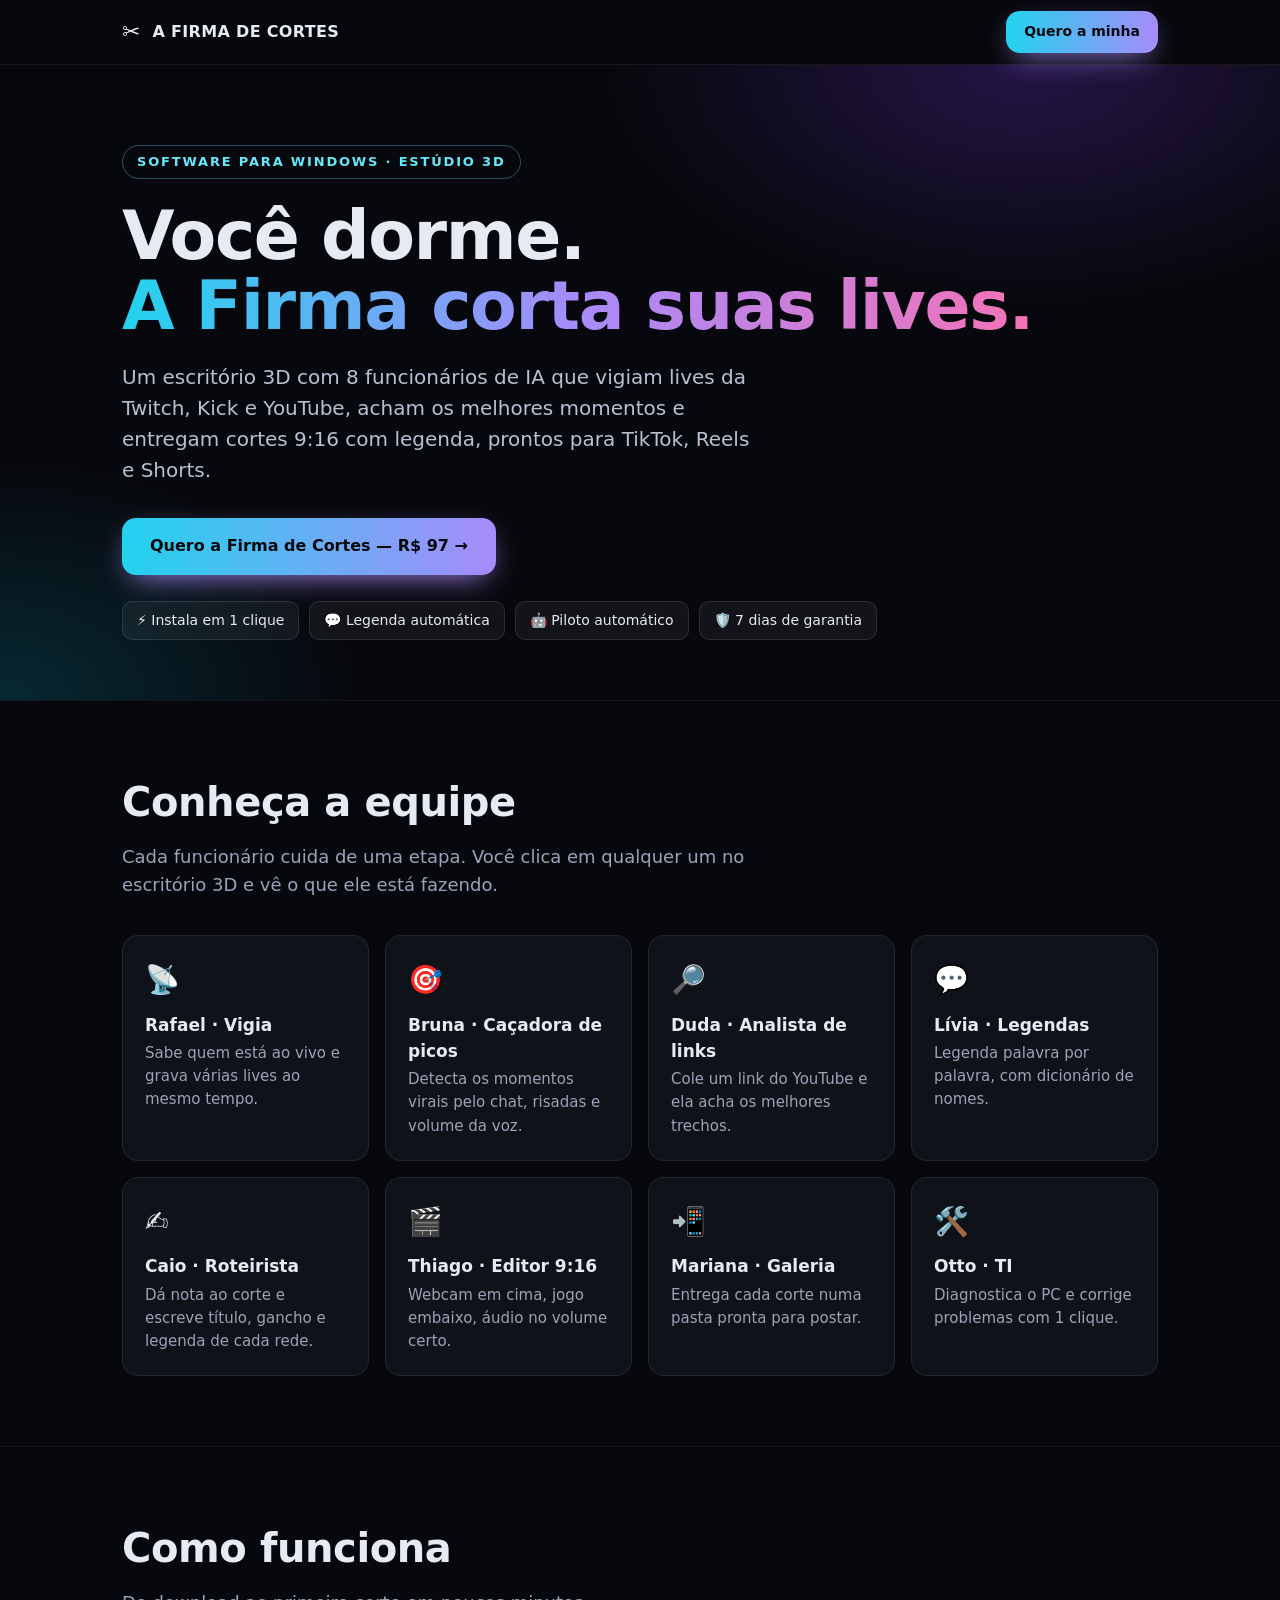
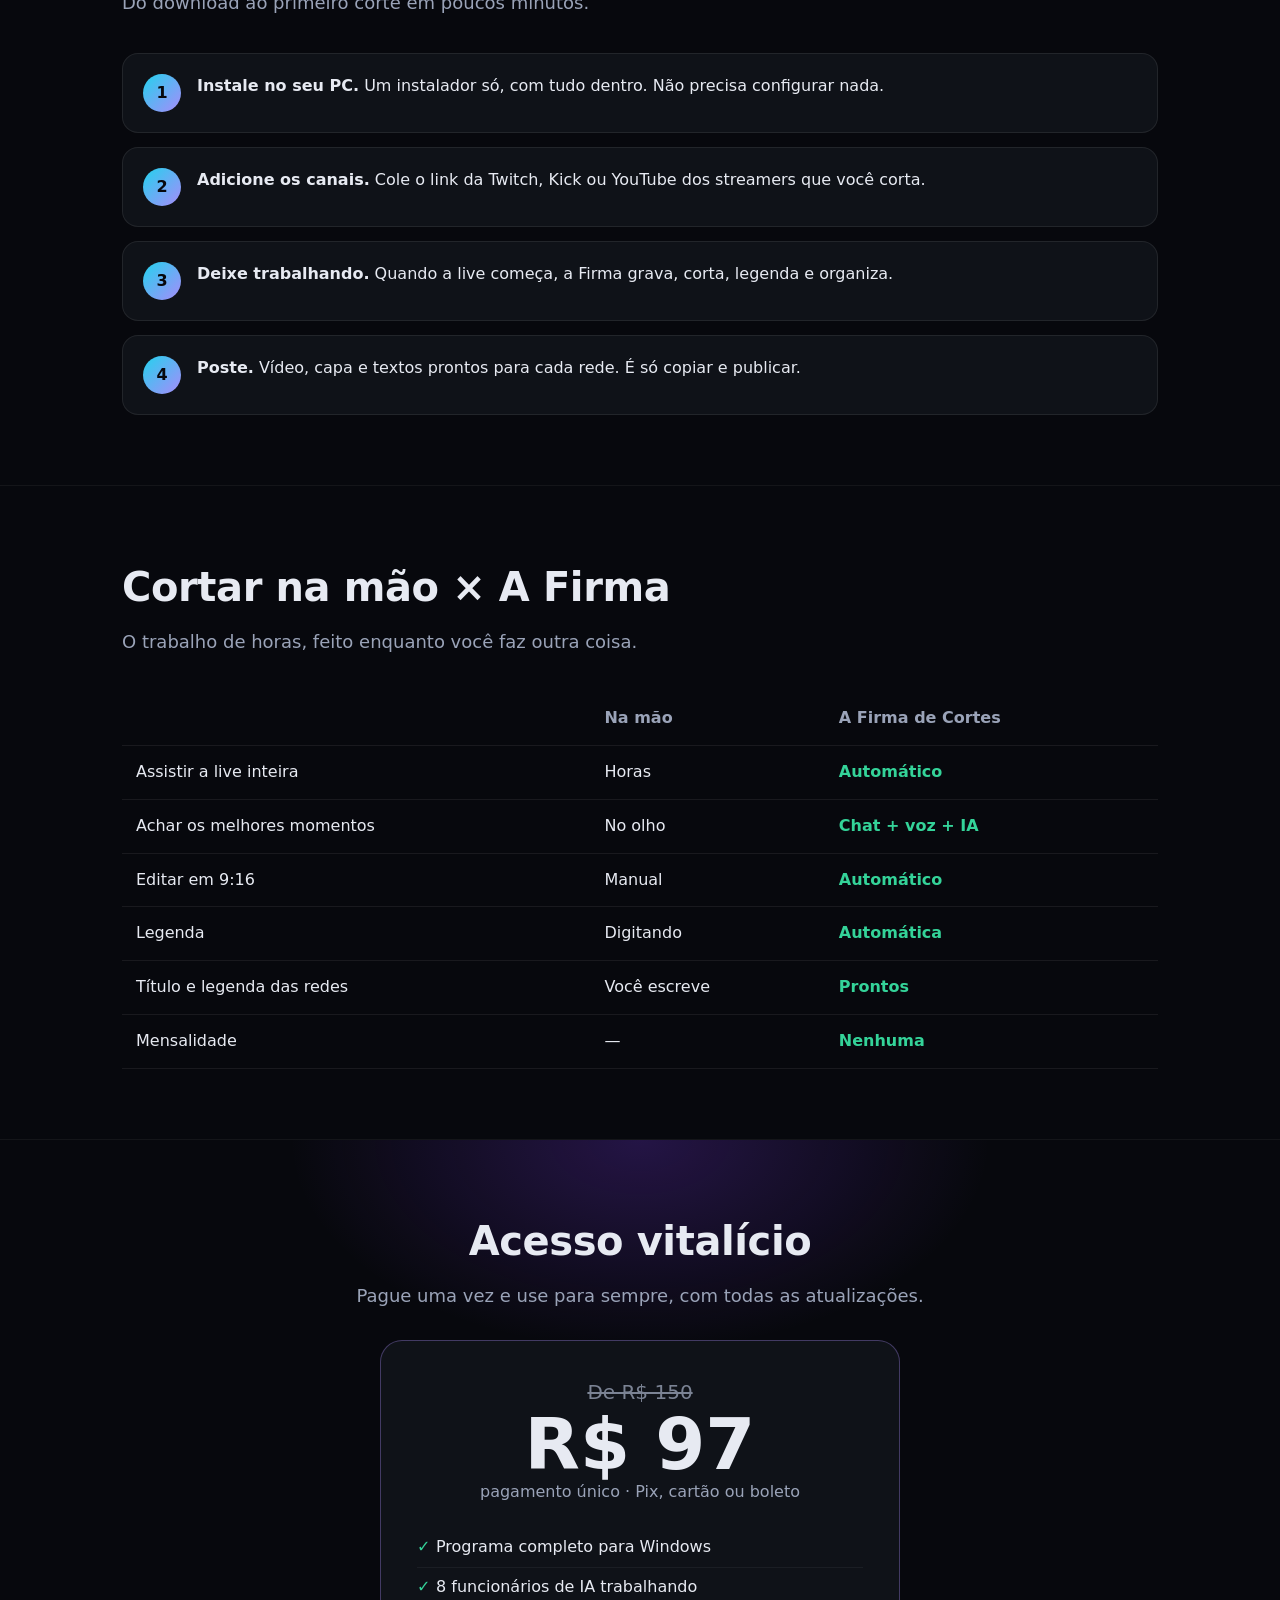
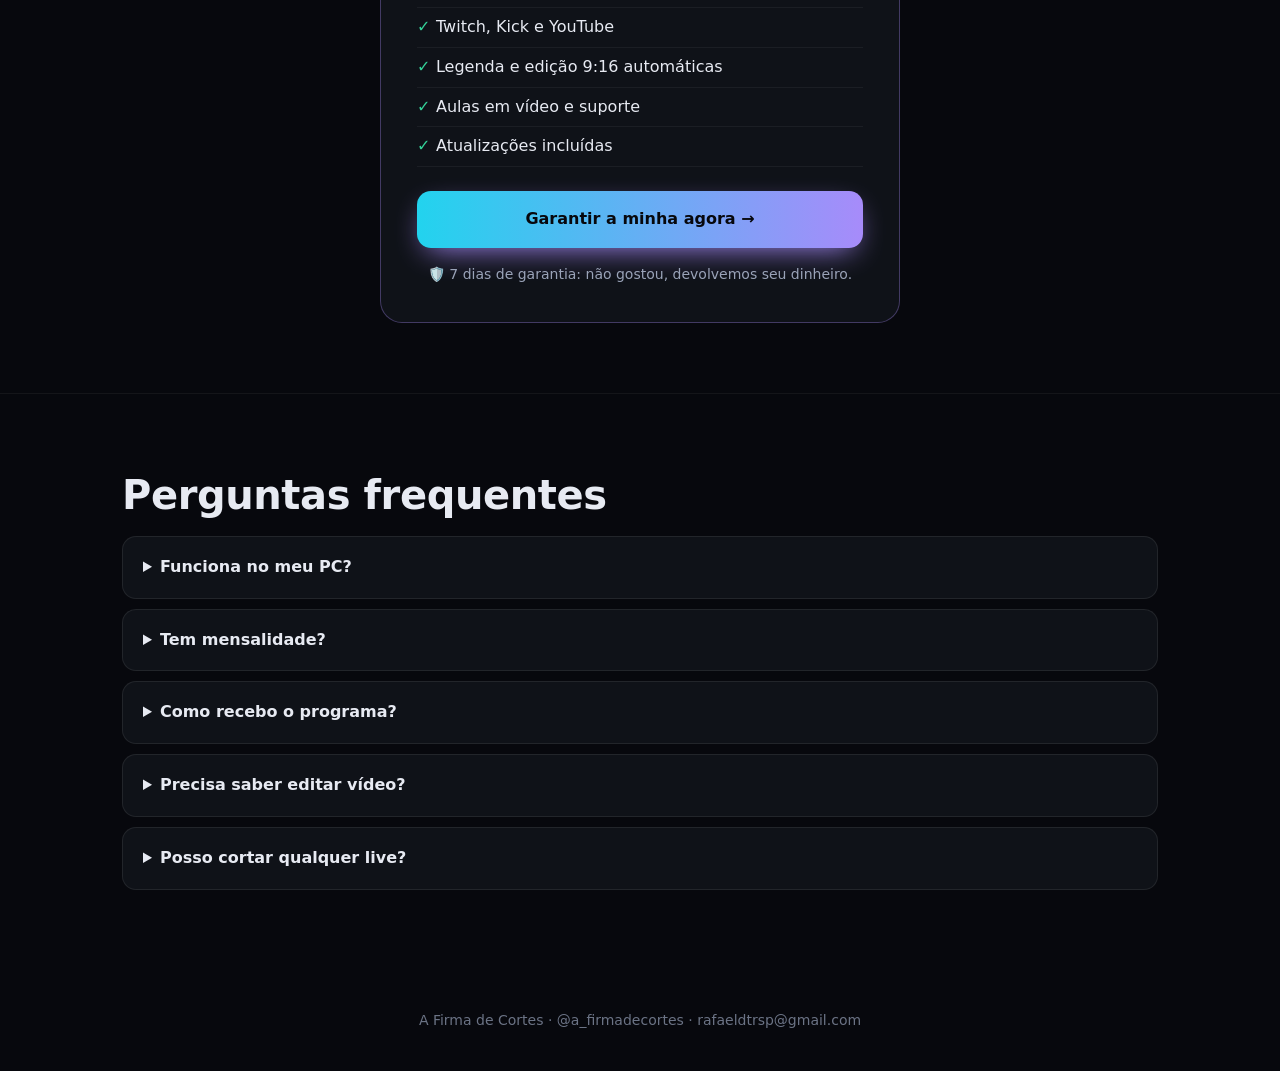
==== firmadecortes/index.html @ 4d4960da "Create index.html" ====
<!doctype html>
<html lang="pt-BR"><head><meta charset="utf-8"><meta name="viewport" content="width=device-width,initial-scale=1">
<title>A Firma de Cortes — cortes automáticos das suas lives</title>
<meta name="description" content="Estúdio 3D que vigia suas lives e entrega cortes 9:16 com legenda para TikTok, Reels e Shorts. Pagamento único.">
<style>
*{box-sizing:border-box;margin:0;padding:0}body{font-family:Inter,"Segoe UI",system-ui,sans-serif;background:#07080d;color:#e7eaf2;line-height:1.55}
a{color:inherit;text-decoration:none}.w{max-width:1080px;margin:0 auto;padding:0 22px}
.g{background:linear-gradient(90deg,#22d3ee,#a78bfa,#f472b6);-webkit-background-clip:text;color:transparent}
header{position:sticky;top:0;z-index:9;background:#07080dcc;backdrop-filter:blur(10px);border-bottom:1px solid #ffffff12}
header .w{display:flex;align-items:center;height:64px;gap:12px}header b{font-weight:800;letter-spacing:.02em}
.btn{display:inline-block;font-weight:800;padding:16px 28px;border-radius:14px;background:linear-gradient(90deg,#22d3ee,#a78bfa);color:#07080d;box-shadow:0 10px 30px -10px #a78bfa;transition:.15s}.btn:hover{transform:translateY(-2px)}
header .btn{margin-left:auto;padding:10px 18px;font-size:14px}
.hero{padding:80px 0 60px;background:radial-gradient(700px 400px at 80% 0%,#7c3aed40,transparent 60%),radial-gradient(600px 400px at 0% 100%,#06b6d430,transparent 60%)}
.tag{display:inline-block;font-size:13px;font-weight:700;letter-spacing:.14em;color:#67e8f9;border:1px solid #67e8f955;border-radius:99px;padding:6px 14px;margin-bottom:22px}
h1{font-size:clamp(38px,6vw,68px);line-height:1.02;font-weight:900;letter-spacing:-.02em}
.sub{font-size:20px;color:#b8c0d2;max-width:640px;margin:22px 0 32px}
.chips{display:flex;flex-wrap:wrap;gap:10px;margin-top:26px}.chips span{font-size:14px;padding:8px 14px;border-radius:10px;background:#ffffff0d;border:1px solid #ffffff1a}
section{padding:70px 0;border-top:1px solid #ffffff0d}h2{font-size:clamp(28px,4vw,40px);font-weight:850;letter-spacing:-.01em;margin-bottom:10px}
.lead{color:#9aa3b8;font-size:18px;margin-bottom:36px;max-width:680px}
.grid{display:grid;grid-template-columns:repeat(auto-fit,minmax(230px,1fr));gap:16px}
.c{background:#0f1218;border:1px solid #ffffff14;border-radius:16px;padding:22px}.c i{font-style:normal;font-size:28px}.c b{display:block;margin:10px 0 4px;font-size:17px}.c p{color:#9aa3b8;font-size:15px}
.steps{counter-reset:s;display:grid;gap:14px}.steps div{display:flex;gap:16px;align-items:flex-start;background:#0f1218;border:1px solid #ffffff14;border-radius:16px;padding:20px}
.steps div:before{counter-increment:s;content:counter(s);flex:none;width:38px;height:38px;border-radius:50%;display:grid;place-items:center;font-weight:800;color:#07080d;background:linear-gradient(135deg,#22d3ee,#a78bfa)}
table{width:100%;border-collapse:collapse;font-size:16px}td,th{padding:14px;border-bottom:1px solid #ffffff12;text-align:left}th{color:#9aa3b8;font-weight:600}td:nth-child(3){color:#34d399;font-weight:700}
.price{text-align:center;background:radial-gradient(500px 300px at 50% 0%,#7c3aed40,transparent 70%)}
.box{max-width:520px;margin:0 auto;background:#0f1218;border:1px solid #a78bfa55;border-radius:22px;padding:36px}
.box s{color:#7b8394;font-size:20px}.box .v{font-size:72px;font-weight:900;line-height:1}.box ul{list-style:none;text-align:left;margin:24px 0}.box li{padding:7px 0;border-bottom:1px solid #ffffff0d}.box li:before{content:"✓ ";color:#34d399;font-weight:800}
details{background:#0f1218;border:1px solid #ffffff14;border-radius:14px;padding:18px 20px;margin-bottom:10px}summary{cursor:pointer;font-weight:700}details p{color:#9aa3b8;margin-top:10px}
footer{padding:40px 0;color:#6b7385;font-size:14px;text-align:center}
.float{position:fixed;left:16px;right:16px;bottom:16px;text-align:center;display:none}@media(max-width:700px){.float{display:block}header .btn{display:none}}
</style></head><body>
<header><div class="w"><span style="font-size:22px">✂️</span><b>A FIRMA DE CORTES</b><a class="btn" href="https://pay.kiwify.com.br/TPIL47Y">Quero a minha</a></div></header>
<div class="hero"><div class="w">
<span class="tag">SOFTWARE PARA WINDOWS · ESTÚDIO 3D</span>
<h1>Você dorme.<br><span class="g">A Firma corta suas lives.</span></h1>
<p class="sub">Um escritório 3D com 8 funcionários de IA que vigiam lives da Twitch, Kick e YouTube, acham os melhores momentos e entregam cortes 9:16 com legenda, prontos para TikTok, Reels e Shorts.</p>
<a class="btn" href="https://pay.kiwify.com.br/TPIL47Y">Quero a Firma de Cortes — R$ 97 →</a>
<div class="chips"><span>⚡ Instala em 1 clique</span><span>💬 Legenda automática</span><span>🤖 Piloto automático</span><span>🛡️ 7 dias de garantia</span></div>
</div></div>
<section><div class="w"><h2>Conheça a equipe</h2><p class="lead">Cada funcionário cuida de uma etapa. Você clica em qualquer um no escritório 3D e vê o que ele está fazendo.</p>
<div class="grid">
<div class="c"><i>📡</i><b>Rafael · Vigia</b><p>Sabe quem está ao vivo e grava várias lives ao mesmo tempo.</p></div>
<div class="c"><i>🎯</i><b>Bruna · Caçadora de picos</b><p>Detecta os momentos virais pelo chat, risadas e volume da voz.</p></div>
<div class="c"><i>🔎</i><b>Duda · Analista de links</b><p>Cole um link do YouTube e ela acha os melhores trechos.</p></div>
<div class="c"><i>💬</i><b>Lívia · Legendas</b><p>Legenda palavra por palavra, com dicionário de nomes.</p></div>
<div class="c"><i>✍️</i><b>Caio · Roteirista</b><p>Dá nota ao corte e escreve título, gancho e legenda de cada rede.</p></div>
<div class="c"><i>🎬</i><b>Thiago · Editor 9:16</b><p>Webcam em cima, jogo embaixo, áudio no volume certo.</p></div>
<div class="c"><i>📲</i><b>Mariana · Galeria</b><p>Entrega cada corte numa pasta pronta para postar.</p></div>
<div class="c"><i>🛠️</i><b>Otto · TI</b><p>Diagnostica o PC e corrige problemas com 1 clique.</p></div>
</div></div></section>
<section><div class="w"><h2>Como funciona</h2><p class="lead">Do download ao primeiro corte em poucos minutos.</p>
<div class="steps">
<div><p><b>Instale no seu PC.</b> Um instalador só, com tudo dentro. Não precisa configurar nada.</p></div>
<div><p><b>Adicione os canais.</b> Cole o link da Twitch, Kick ou YouTube dos streamers que você corta.</p></div>
<div><p><b>Deixe trabalhando.</b> Quando a live começa, a Firma grava, corta, legenda e organiza.</p></div>
<div><p><b>Poste.</b> Vídeo, capa e textos prontos para cada rede. É só copiar e publicar.</p></div>
</div></div></section>
<section><div class="w"><h2>Cortar na mão × A Firma</h2><p class="lead">O trabalho de horas, feito enquanto você faz outra coisa.</p>
<table><tr><th></th><th>Na mão</th><th>A Firma de Cortes</th></tr>
<tr><td>Assistir a live inteira</td><td>Horas</td><td>Automático</td></tr>
<tr><td>Achar os melhores momentos</td><td>No olho</td><td>Chat + voz + IA</td></tr>
<tr><td>Editar em 9:16</td><td>Manual</td><td>Automático</td></tr>
<tr><td>Legenda</td><td>Digitando</td><td>Automática</td></tr>
<tr><td>Título e legenda das redes</td><td>Você escreve</td><td>Prontos</td></tr>
<tr><td>Mensalidade</td><td>—</td><td>Nenhuma</td></tr></table>
</div></section>
<section class="price"><div class="w"><h2>Acesso vitalício</h2><p class="lead" style="margin:0 auto 30px">Pague uma vez e use para sempre, com todas as atualizações.</p>
<div class="box"><s>De R$ 150</s><div class="v">R$ 97</div><p style="color:#9aa3b8">pagamento único · Pix, cartão ou boleto</p>
<ul><li>Programa completo para Windows</li><li>8 funcionários de IA trabalhando</li><li>Twitch, Kick e YouTube</li><li>Legenda e edição 9:16 automáticas</li><li>Aulas em vídeo e suporte</li><li>Atualizações incluídas</li></ul>
<a class="btn" style="width:100%" href="https://pay.kiwify.com.br/TPIL47Y">Garantir a minha agora →</a>
<p style="margin-top:16px;color:#9aa3b8;font-size:14px">🛡️ 7 dias de garantia: não gostou, devolvemos seu dinheiro.</p></div>
</div></section>
<section><div class="w"><h2>Perguntas frequentes</h2>
<details><summary>Funciona no meu PC?</summary><p>Windows 10 ou 11 (64 bits), 8 GB de RAM e 30 GB livres. Placa NVIDIA é opcional e deixa mais rápido. Não funciona em Mac.</p></details>
<details><summary>Tem mensalidade?</summary><p>Não. Você paga uma vez e usa para sempre, com as atualizações.</p></details>
<details><summary>Como recebo o programa?</summary><p>Logo após o pagamento, você recebe por e-mail o acesso à área de membros, com o download e as aulas.</p></details>
<details><summary>Precisa saber editar vídeo?</summary><p>Não. A Firma faz o corte, a edição e a legenda sozinha.</p></details>
<details><summary>Posso cortar qualquer live?</summary><p>Use em lives suas ou de streamers que autorizam cortes. Cada plataforma tem suas regras de direitos autorais.</p></details>
</div></section>
<footer>A Firma de Cortes · <a href="https://instagram.com/a_firmadecortes">@a_firmadecortes</a> · rafaeldtrsp@gmail.com</footer>
<a class="btn float" href="https://pay.kiwify.com.br/TPIL47Y">Quero a minha — R$ 97</a>
</body></html>
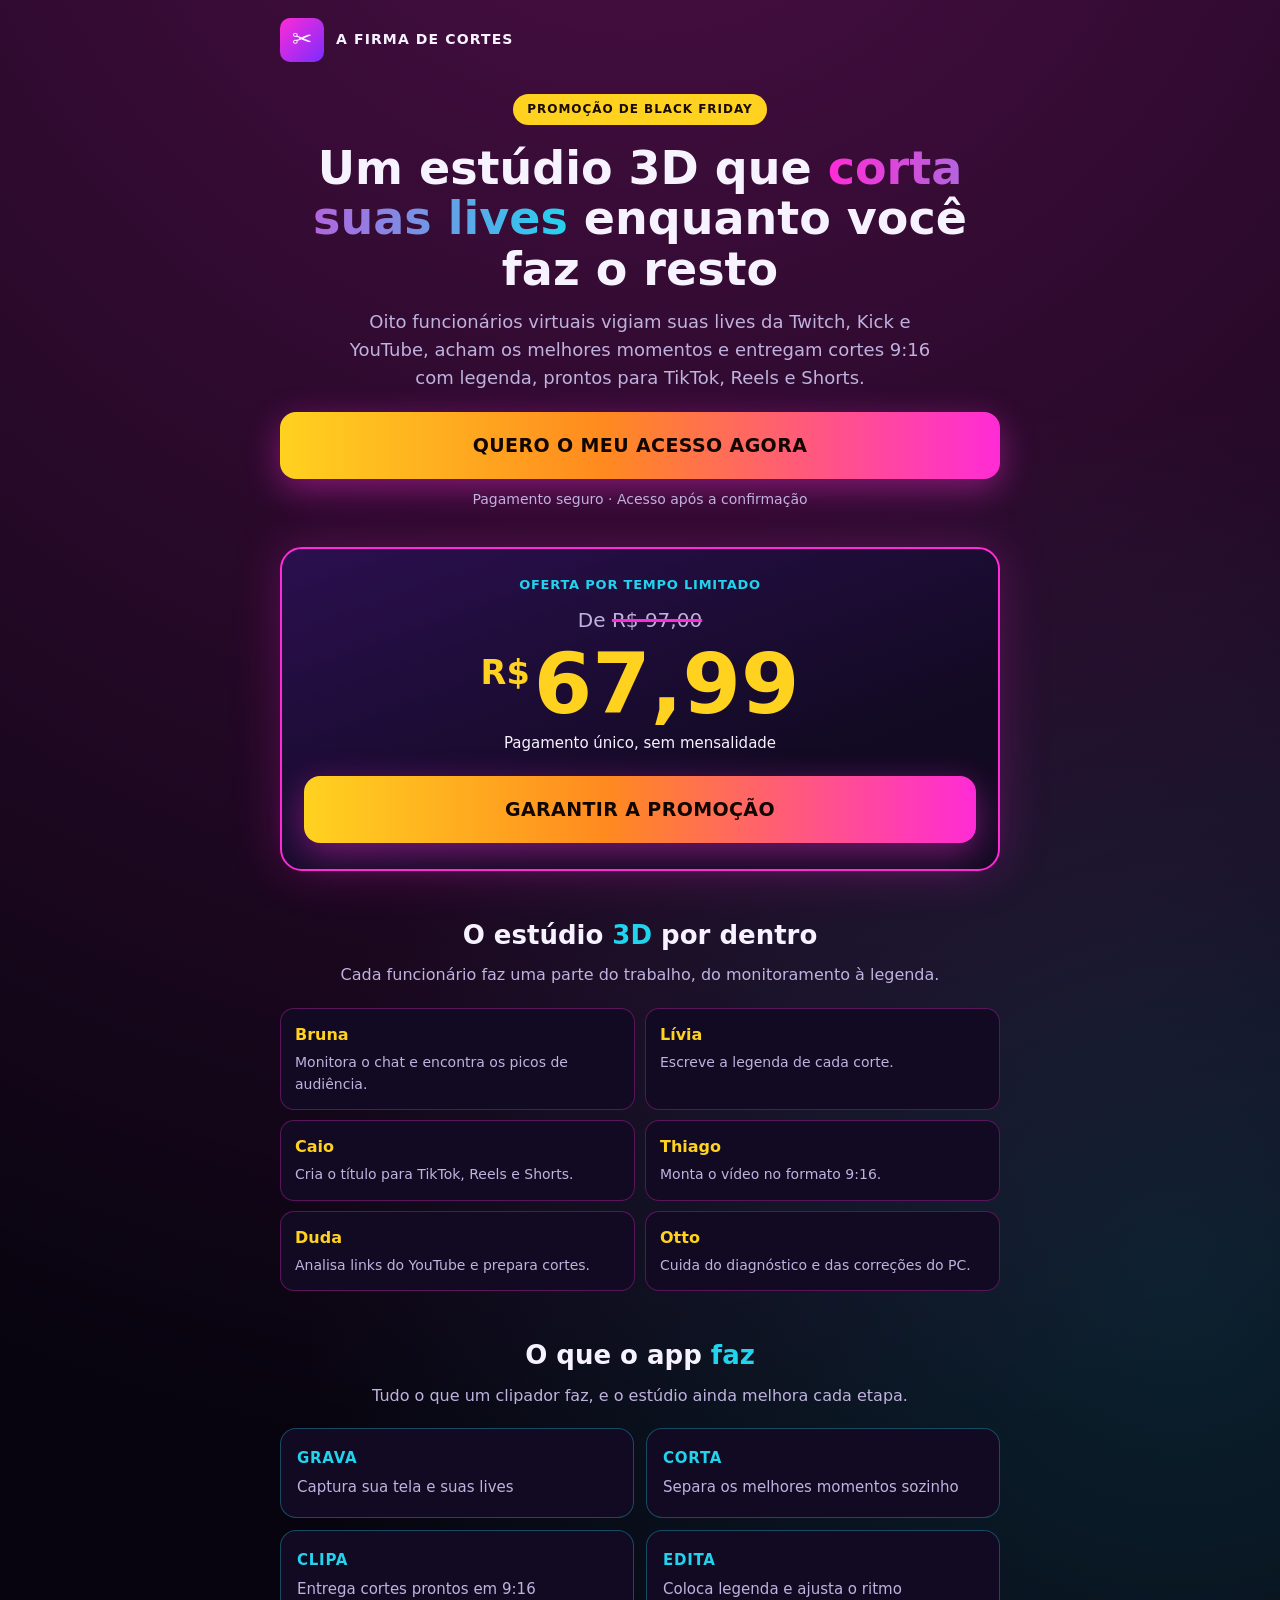
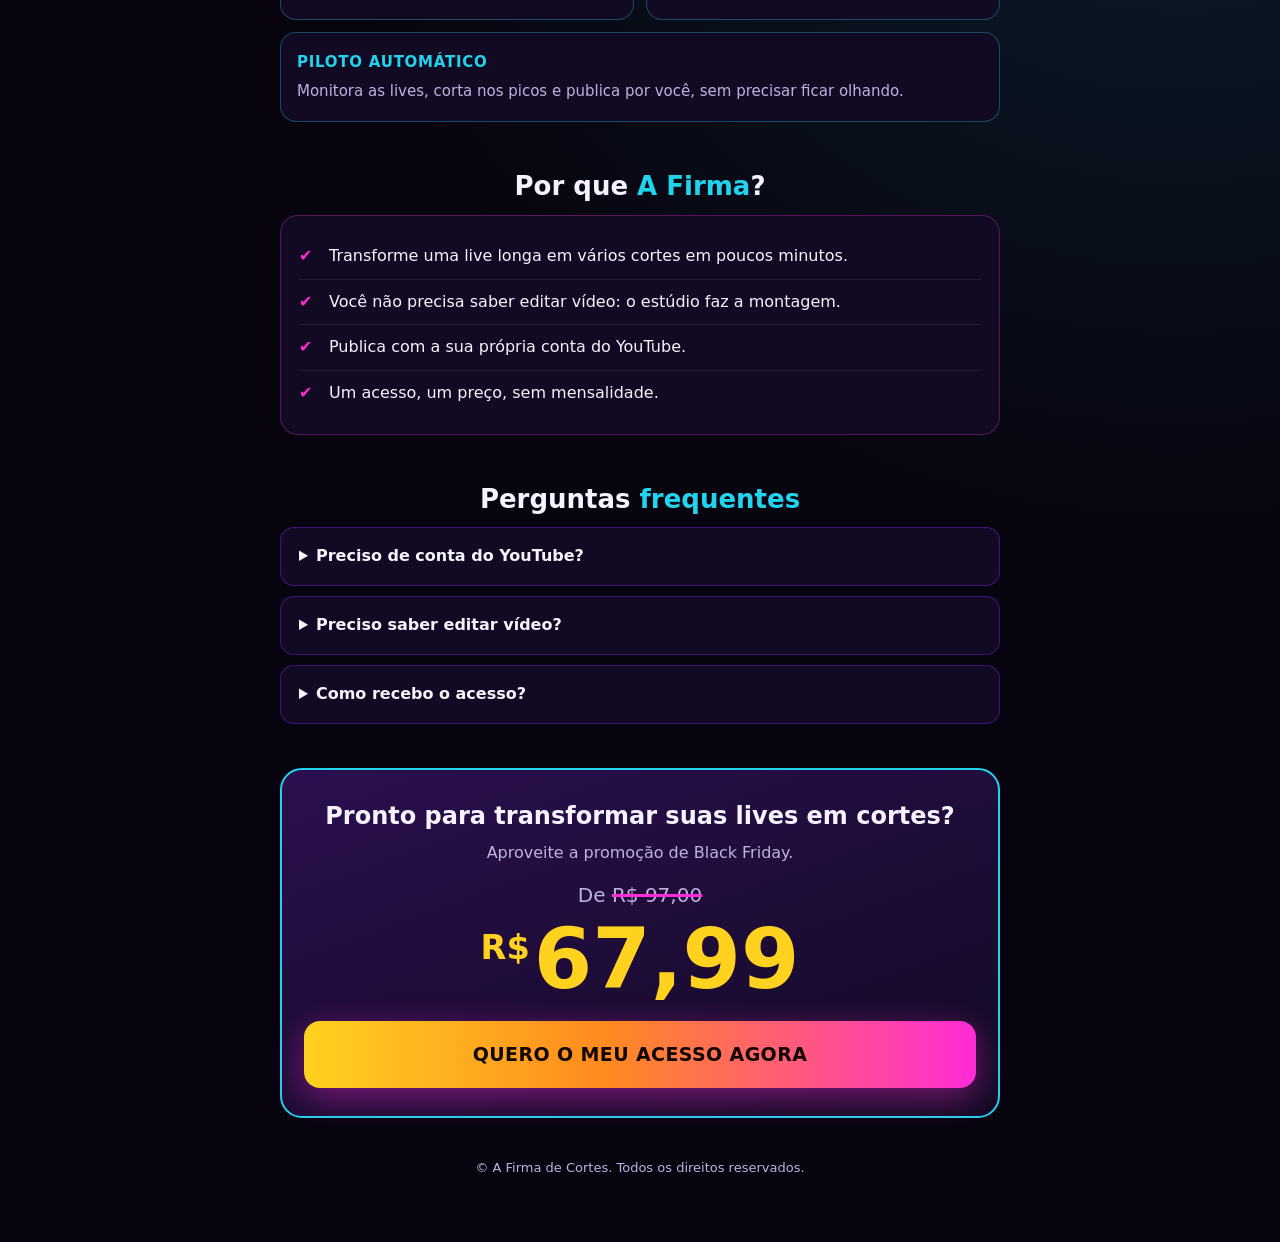
==== commit 84be4e35: "Update index.html" ====
--- a/firmadecortes/index.html
+++ b/firmadecortes/index.html
@@ -1,82 +1,132 @@
-<!doctype html>
-<html lang="pt-BR"><head><meta charset="utf-8"><meta name="viewport" content="width=device-width,initial-scale=1">
-<title>A Firma de Cortes — cortes automáticos das suas lives</title>
-<meta name="description" content="Estúdio 3D que vigia suas lives e entrega cortes 9:16 com legenda para TikTok, Reels e Shorts. Pagamento único.">
+<!DOCTYPE html>
+<html lang="pt-BR">
+<head>
+<meta charset="UTF-8">
+<meta name="viewport" content="width=device-width, initial-scale=1.0">
+<title>A Firma de Cortes | Estúdio 3D para criadores</title>
+<meta name="description" content="Estúdio 3D que corta suas lives em cortes 9:16 com legenda, prontos para TikTok, Reels e Shorts.">
 <style>
-*{box-sizing:border-box;margin:0;padding:0}body{font-family:Inter,"Segoe UI",system-ui,sans-serif;background:#07080d;color:#e7eaf2;line-height:1.55}
-a{color:inherit;text-decoration:none}.w{max-width:1080px;margin:0 auto;padding:0 22px}
-.g{background:linear-gradient(90deg,#22d3ee,#a78bfa,#f472b6);-webkit-background-clip:text;color:transparent}
-header{position:sticky;top:0;z-index:9;background:#07080dcc;backdrop-filter:blur(10px);border-bottom:1px solid #ffffff12}
-header .w{display:flex;align-items:center;height:64px;gap:12px}header b{font-weight:800;letter-spacing:.02em}
-.btn{display:inline-block;font-weight:800;padding:16px 28px;border-radius:14px;background:linear-gradient(90deg,#22d3ee,#a78bfa);color:#07080d;box-shadow:0 10px 30px -10px #a78bfa;transition:.15s}.btn:hover{transform:translateY(-2px)}
-header .btn{margin-left:auto;padding:10px 18px;font-size:14px}
-.hero{padding:80px 0 60px;background:radial-gradient(700px 400px at 80% 0%,#7c3aed40,transparent 60%),radial-gradient(600px 400px at 0% 100%,#06b6d430,transparent 60%)}
-.tag{display:inline-block;font-size:13px;font-weight:700;letter-spacing:.14em;color:#67e8f9;border:1px solid #67e8f955;border-radius:99px;padding:6px 14px;margin-bottom:22px}
-h1{font-size:clamp(38px,6vw,68px);line-height:1.02;font-weight:900;letter-spacing:-.02em}
-.sub{font-size:20px;color:#b8c0d2;max-width:640px;margin:22px 0 32px}
-.chips{display:flex;flex-wrap:wrap;gap:10px;margin-top:26px}.chips span{font-size:14px;padding:8px 14px;border-radius:10px;background:#ffffff0d;border:1px solid #ffffff1a}
-section{padding:70px 0;border-top:1px solid #ffffff0d}h2{font-size:clamp(28px,4vw,40px);font-weight:850;letter-spacing:-.01em;margin-bottom:10px}
-.lead{color:#9aa3b8;font-size:18px;margin-bottom:36px;max-width:680px}
-.grid{display:grid;grid-template-columns:repeat(auto-fit,minmax(230px,1fr));gap:16px}
-.c{background:#0f1218;border:1px solid #ffffff14;border-radius:16px;padding:22px}.c i{font-style:normal;font-size:28px}.c b{display:block;margin:10px 0 4px;font-size:17px}.c p{color:#9aa3b8;font-size:15px}
-.steps{counter-reset:s;display:grid;gap:14px}.steps div{display:flex;gap:16px;align-items:flex-start;background:#0f1218;border:1px solid #ffffff14;border-radius:16px;padding:20px}
-.steps div:before{counter-increment:s;content:counter(s);flex:none;width:38px;height:38px;border-radius:50%;display:grid;place-items:center;font-weight:800;color:#07080d;background:linear-gradient(135deg,#22d3ee,#a78bfa)}
-table{width:100%;border-collapse:collapse;font-size:16px}td,th{padding:14px;border-bottom:1px solid #ffffff12;text-align:left}th{color:#9aa3b8;font-weight:600}td:nth-child(3){color:#34d399;font-weight:700}
-.price{text-align:center;background:radial-gradient(500px 300px at 50% 0%,#7c3aed40,transparent 70%)}
-.box{max-width:520px;margin:0 auto;background:#0f1218;border:1px solid #a78bfa55;border-radius:22px;padding:36px}
-.box s{color:#7b8394;font-size:20px}.box .v{font-size:72px;font-weight:900;line-height:1}.box ul{list-style:none;text-align:left;margin:24px 0}.box li{padding:7px 0;border-bottom:1px solid #ffffff0d}.box li:before{content:"✓ ";color:#34d399;font-weight:800}
-details{background:#0f1218;border:1px solid #ffffff14;border-radius:14px;padding:18px 20px;margin-bottom:10px}summary{cursor:pointer;font-weight:700}details p{color:#9aa3b8;margin-top:10px}
-footer{padding:40px 0;color:#6b7385;font-size:14px;text-align:center}
-.float{position:fixed;left:16px;right:16px;bottom:16px;text-align:center;display:none}@media(max-width:700px){.float{display:block}header .btn{display:none}}
-</style></head><body>
-<header><div class="w"><span style="font-size:22px">✂️</span><b>A FIRMA DE CORTES</b><a class="btn" href="https://pay.kiwify.com.br/TPIL47Y">Quero a minha</a></div></header>
-<div class="hero"><div class="w">
-<span class="tag">SOFTWARE PARA WINDOWS · ESTÚDIO 3D</span>
-<h1>Você dorme.<br><span class="g">A Firma corta suas lives.</span></h1>
-<p class="sub">Um escritório 3D com 8 funcionários de IA que vigiam lives da Twitch, Kick e YouTube, acham os melhores momentos e entregam cortes 9:16 com legenda, prontos para TikTok, Reels e Shorts.</p>
-<a class="btn" href="https://pay.kiwify.com.br/TPIL47Y">Quero a Firma de Cortes — R$ 97 →</a>
-<div class="chips"><span>⚡ Instala em 1 clique</span><span>💬 Legenda automática</span><span>🤖 Piloto automático</span><span>🛡️ 7 dias de garantia</span></div>
-</div></div>
-<section><div class="w"><h2>Conheça a equipe</h2><p class="lead">Cada funcionário cuida de uma etapa. Você clica em qualquer um no escritório 3D e vê o que ele está fazendo.</p>
-<div class="grid">
-<div class="c"><i>📡</i><b>Rafael · Vigia</b><p>Sabe quem está ao vivo e grava várias lives ao mesmo tempo.</p></div>
-<div class="c"><i>🎯</i><b>Bruna · Caçadora de picos</b><p>Detecta os momentos virais pelo chat, risadas e volume da voz.</p></div>
-<div class="c"><i>🔎</i><b>Duda · Analista de links</b><p>Cole um link do YouTube e ela acha os melhores trechos.</p></div>
-<div class="c"><i>💬</i><b>Lívia · Legendas</b><p>Legenda palavra por palavra, com dicionário de nomes.</p></div>
-<div class="c"><i>✍️</i><b>Caio · Roteirista</b><p>Dá nota ao corte e escreve título, gancho e legenda de cada rede.</p></div>
-<div class="c"><i>🎬</i><b>Thiago · Editor 9:16</b><p>Webcam em cima, jogo embaixo, áudio no volume certo.</p></div>
-<div class="c"><i>📲</i><b>Mariana · Galeria</b><p>Entrega cada corte numa pasta pronta para postar.</p></div>
-<div class="c"><i>🛠️</i><b>Otto · TI</b><p>Diagnostica o PC e corrige problemas com 1 clique.</p></div>
-</div></div></section>
-<section><div class="w"><h2>Como funciona</h2><p class="lead">Do download ao primeiro corte em poucos minutos.</p>
-<div class="steps">
-<div><p><b>Instale no seu PC.</b> Um instalador só, com tudo dentro. Não precisa configurar nada.</p></div>
-<div><p><b>Adicione os canais.</b> Cole o link da Twitch, Kick ou YouTube dos streamers que você corta.</p></div>
-<div><p><b>Deixe trabalhando.</b> Quando a live começa, a Firma grava, corta, legenda e organiza.</p></div>
-<div><p><b>Poste.</b> Vídeo, capa e textos prontos para cada rede. É só copiar e publicar.</p></div>
-</div></div></section>
-<section><div class="w"><h2>Cortar na mão × A Firma</h2><p class="lead">O trabalho de horas, feito enquanto você faz outra coisa.</p>
-<table><tr><th></th><th>Na mão</th><th>A Firma de Cortes</th></tr>
-<tr><td>Assistir a live inteira</td><td>Horas</td><td>Automático</td></tr>
-<tr><td>Achar os melhores momentos</td><td>No olho</td><td>Chat + voz + IA</td></tr>
-<tr><td>Editar em 9:16</td><td>Manual</td><td>Automático</td></tr>
-<tr><td>Legenda</td><td>Digitando</td><td>Automática</td></tr>
-<tr><td>Título e legenda das redes</td><td>Você escreve</td><td>Prontos</td></tr>
-<tr><td>Mensalidade</td><td>—</td><td>Nenhuma</td></tr></table>
-</div></section>
-<section class="price"><div class="w"><h2>Acesso vitalício</h2><p class="lead" style="margin:0 auto 30px">Pague uma vez e use para sempre, com todas as atualizações.</p>
-<div class="box"><s>De R$ 150</s><div class="v">R$ 97</div><p style="color:#9aa3b8">pagamento único · Pix, cartão ou boleto</p>
-<ul><li>Programa completo para Windows</li><li>8 funcionários de IA trabalhando</li><li>Twitch, Kick e YouTube</li><li>Legenda e edição 9:16 automáticas</li><li>Aulas em vídeo e suporte</li><li>Atualizações incluídas</li></ul>
-<a class="btn" style="width:100%" href="https://pay.kiwify.com.br/TPIL47Y">Garantir a minha agora →</a>
-<p style="margin-top:16px;color:#9aa3b8;font-size:14px">🛡️ 7 dias de garantia: não gostou, devolvemos seu dinheiro.</p></div>
-</div></section>
-<section><div class="w"><h2>Perguntas frequentes</h2>
-<details><summary>Funciona no meu PC?</summary><p>Windows 10 ou 11 (64 bits), 8 GB de RAM e 30 GB livres. Placa NVIDIA é opcional e deixa mais rápido. Não funciona em Mac.</p></details>
-<details><summary>Tem mensalidade?</summary><p>Não. Você paga uma vez e usa para sempre, com as atualizações.</p></details>
-<details><summary>Como recebo o programa?</summary><p>Logo após o pagamento, você recebe por e-mail o acesso à área de membros, com o download e as aulas.</p></details>
-<details><summary>Precisa saber editar vídeo?</summary><p>Não. A Firma faz o corte, a edição e a legenda sozinha.</p></details>
-<details><summary>Posso cortar qualquer live?</summary><p>Use em lives suas ou de streamers que autorizam cortes. Cada plataforma tem suas regras de direitos autorais.</p></details>
-</div></section>
-<footer>A Firma de Cortes · <a href="https://instagram.com/a_firmadecortes">@a_firmadecortes</a> · rafaeldtrsp@gmail.com</footer>
-<a class="btn float" href="https://pay.kiwify.com.br/TPIL47Y">Quero a minha — R$ 97</a>
-</body></html>
+:root{--rosa:#ff2bd6;--roxo:#7b2cff;--ciano:#22d3ee;--amarelo:#ffd21f;--fundo:#07040f;--card:#120a22;--texto:#f7f2ff;--muted:#bfb2de}
+*{box-sizing:border-box;margin:0;padding:0}
+html{scroll-behavior:smooth}
+body{font-family:system-ui,-apple-system,"Segoe UI",Roboto,Arial,sans-serif;background:radial-gradient(circle at 50% -10%,rgba(255,43,214,.28),transparent 55%),radial-gradient(circle at 92% 45%,rgba(34,211,238,.14),transparent 45%),var(--fundo);color:var(--texto);line-height:1.55}
+.wrap{max-width:760px;margin:0 auto;padding:0 20px 64px}
+.topo{display:flex;align-items:center;gap:12px;padding:18px 0 8px}
+.ico{display:inline-flex;align-items:center;justify-content:center;width:44px;height:44px;border-radius:10px;background:linear-gradient(135deg,var(--rosa),var(--roxo));font-size:24px}
+.topo strong{letter-spacing:.08em;font-size:14px;text-transform:uppercase}
+.hero{text-align:center;padding:24px 0 8px}
+.selo{display:inline-block;padding:6px 14px;border-radius:999px;font-size:12px;font-weight:800;letter-spacing:.08em;text-transform:uppercase;color:#1a0b00;background:var(--amarelo)}
+h1{margin:18px 0 14px;font-size:clamp(30px,7vw,46px);line-height:1.1;font-weight:900}
+h1 .g{background:linear-gradient(90deg,var(--rosa),var(--ciano));-webkit-background-clip:text;background-clip:text;color:transparent}
+.lead{color:var(--muted);font-size:18px;max-width:620px;margin:0 auto}
+.btn{display:block;width:100%;text-align:center;text-decoration:none;margin-top:20px;padding:19px 20px;border-radius:16px;font-size:19px;font-weight:900;color:#120700;background:linear-gradient(90deg,var(--amarelo),#ff8a1f 45%,var(--rosa));box-shadow:0 10px 34px rgba(255,43,214,.42);text-transform:uppercase;letter-spacing:.02em}
+.btn:hover{filter:brightness(1.07)}
+.seguro{text-align:center;color:var(--muted);font-size:14px;margin-top:10px}
+.promo{margin-top:28px;padding:26px 22px;border-radius:22px;text-align:center;background:linear-gradient(160deg,#2b0f4f 0%,#120a22 70%);border:2px solid var(--rosa);box-shadow:0 0 50px rgba(255,43,214,.22)}
+.promo .tag{color:var(--ciano);font-weight:800;letter-spacing:.06em;font-size:13px;text-transform:uppercase}
+.promo .de{color:var(--muted);font-size:20px;margin-top:10px}
+.promo .de s{text-decoration:line-through;text-decoration-thickness:3px;text-decoration-color:var(--rosa)}
+.promo .por{font-size:clamp(54px,13vw,84px);font-weight:900;color:var(--amarelo);line-height:1;margin:6px 0}
+.promo .por small{font-size:.4em;vertical-align:super;margin-right:4px}
+.promo .obs{font-size:15px}
+.secao{margin-top:44px}
+.secao h2{font-size:26px;font-weight:900;text-align:center;margin-bottom:8px}
+.secao h2 em{font-style:normal;color:var(--ciano)}
+.secao .sub{text-align:center;color:var(--muted);margin-bottom:20px}
+.grid{display:grid;grid-template-columns:1fr 1fr;gap:12px}
+.item{background:var(--card);border:1px solid rgba(34,211,238,.32);border-radius:16px;padding:18px 16px}
+.item b{display:block;font-size:15px;color:var(--ciano);letter-spacing:.05em;margin-bottom:4px}
+.item span{color:var(--muted);font-size:15px}
+.item.full{grid-column:1/-1}
+.equipe{display:grid;grid-template-columns:repeat(2,1fr);gap:10px}
+.pessoa{background:var(--card);border:1px solid rgba(255,43,214,.3);border-radius:14px;padding:14px}
+.pessoa b{color:var(--amarelo)}
+.pessoa span{display:block;color:var(--muted);font-size:14px;margin-top:4px}
+.lista{list-style:none;background:var(--card);border-radius:18px;padding:18px;border:1px solid rgba(255,43,214,.3)}
+.lista li{padding:10px 0 10px 30px;position:relative;border-bottom:1px solid rgba(255,255,255,.07)}
+.lista li:last-child{border-bottom:0}
+.lista li::before{content:"✔";position:absolute;left:0;top:10px;color:var(--rosa);font-weight:900}
+.faq details{background:var(--card);border:1px solid rgba(123,44,255,.4);border-radius:14px;padding:16px 18px;margin-bottom:10px}
+.faq summary{cursor:pointer;font-weight:800}
+.faq p{color:var(--muted);margin-top:8px;font-size:15px}
+.final{margin-top:44px;padding:28px 22px;border-radius:22px;text-align:center;background:linear-gradient(160deg,#2b0f4f,#120a22);border:2px solid var(--ciano)}
+.final h2{font-size:24px;font-weight:900}
+.final p{color:var(--muted);margin-top:6px}
+.final .promo{margin-top:14px;border:0;background:transparent;box-shadow:none;padding:0}
+footer{text-align:center;color:var(--muted);font-size:13px;margin-top:40px}
+@media(max-width:520px){.grid,.equipe{grid-template-columns:1fr}}
+</style>
+</head>
+<body>
+<main class="wrap">
+  <header class="topo"><span class="ico">✂️</span><strong>A Firma de Cortes</strong></header>
+
+  <section class="hero">
+    <span class="selo">Promoção de Black Friday</span>
+    <h1>Um estúdio 3D que <span class="g">corta suas lives</span> enquanto você faz o resto</h1>
+    <p class="lead">Oito funcionários virtuais vigiam suas lives da Twitch, Kick e YouTube, acham os melhores momentos e entregam cortes 9:16 com legenda, prontos para TikTok, Reels e Shorts.</p>
+    <a class="btn" href="https://pay.kiwify.com.br/TPIL47Y">Quero o meu acesso agora</a>
+    <div class="seguro">Pagamento seguro · Acesso após a confirmação</div>
+  </section>
+
+  <section class="promo">
+    <div class="tag">Oferta por tempo limitado</div>
+    <div class="de">De <s>R$ 97,00</s></div>
+    <div class="por"><small>R$</small>67,99</div>
+    <div class="obs">Pagamento único, sem mensalidade</div>
+    <a class="btn" href="https://pay.kiwify.com.br/TPIL47Y">Garantir a promoção</a>
+  </section>
+
+  <section class="secao">
+    <h2>O estúdio <em>3D</em> por dentro</h2>
+    <p class="sub">Cada funcionário faz uma parte do trabalho, do monitoramento à legenda.</p>
+    <div class="equipe">
+      <div class="pessoa"><b>Bruna</b><span>Monitora o chat e encontra os picos de audiência.</span></div>
+      <div class="pessoa"><b>Lívia</b><span>Escreve a legenda de cada corte.</span></div>
+      <div class="pessoa"><b>Caio</b><span>Cria o título para TikTok, Reels e Shorts.</span></div>
+      <div class="pessoa"><b>Thiago</b><span>Monta o vídeo no formato 9:16.</span></div>
+      <div class="pessoa"><b>Duda</b><span>Analisa links do YouTube e prepara cortes.</span></div>
+      <div class="pessoa"><b>Otto</b><span>Cuida do diagnóstico e das correções do PC.</span></div>
+    </div>
+  </section>
+
+  <section class="secao">
+    <h2>O que o app <em>faz</em></h2>
+    <p class="sub">Tudo o que um clipador faz, e o estúdio ainda melhora cada etapa.</p>
+    <div class="grid">
+      <div class="item"><b>GRAVA</b><span>Captura sua tela e suas lives</span></div>
+      <div class="item"><b>CORTA</b><span>Separa os melhores momentos sozinho</span></div>
+      <div class="item"><b>CLIPA</b><span>Entrega cortes prontos em 9:16</span></div>
+      <div class="item"><b>EDITA</b><span>Coloca legenda e ajusta o ritmo</span></div>
+      <div class="item full"><b>PILOTO AUTOMÁTICO</b><span>Monitora as lives, corta nos picos e publica por você, sem precisar ficar olhando.</span></div>
+    </div>
+  </section>
+
+  <section class="secao">
+    <h2>Por que <em>A Firma</em>?</h2>
+    <ul class="lista">
+      <li>Transforme uma live longa em vários cortes em poucos minutos.</li>
+      <li>Você não precisa saber editar vídeo: o estúdio faz a montagem.</li>
+      <li>Publica com a sua própria conta do YouTube.</li>
+      <li>Um acesso, um preço, sem mensalidade.</li>
+    </ul>
+  </section>
+
+  <section class="secao faq">
+    <h2>Perguntas <em>frequentes</em></h2>
+    <details><summary>Preciso de conta do YouTube?</summary><p>Sim. Para publicar os cortes, você conecta a sua própria conta.</p></details>
+    <details><summary>Preciso saber editar vídeo?</summary><p>Não. O estúdio faz os cortes e a montagem para você.</p></details>
+    <details><summary>Como recebo o acesso?</summary><p>As instruções de acesso chegam logo após a confirmação do pagamento.</p></details>
+  </section>
+
+  <section class="final">
+    <h2>Pronto para transformar suas lives em cortes?</h2>
+    <p>Aproveite a promoção de Black Friday.</p>
+    <div class="promo"><div class="de">De <s>R$ 97,00</s></div><div class="por"><small>R$</small>67,99</div></div>
+    <a class="btn" href="https://pay.kiwify.com.br/TPIL47Y">Quero o meu acesso agora</a>
+  </section>
+
+  <footer>© A Firma de Cortes. Todos os direitos reservados.</footer>
+</main>
+</body>
+</html>
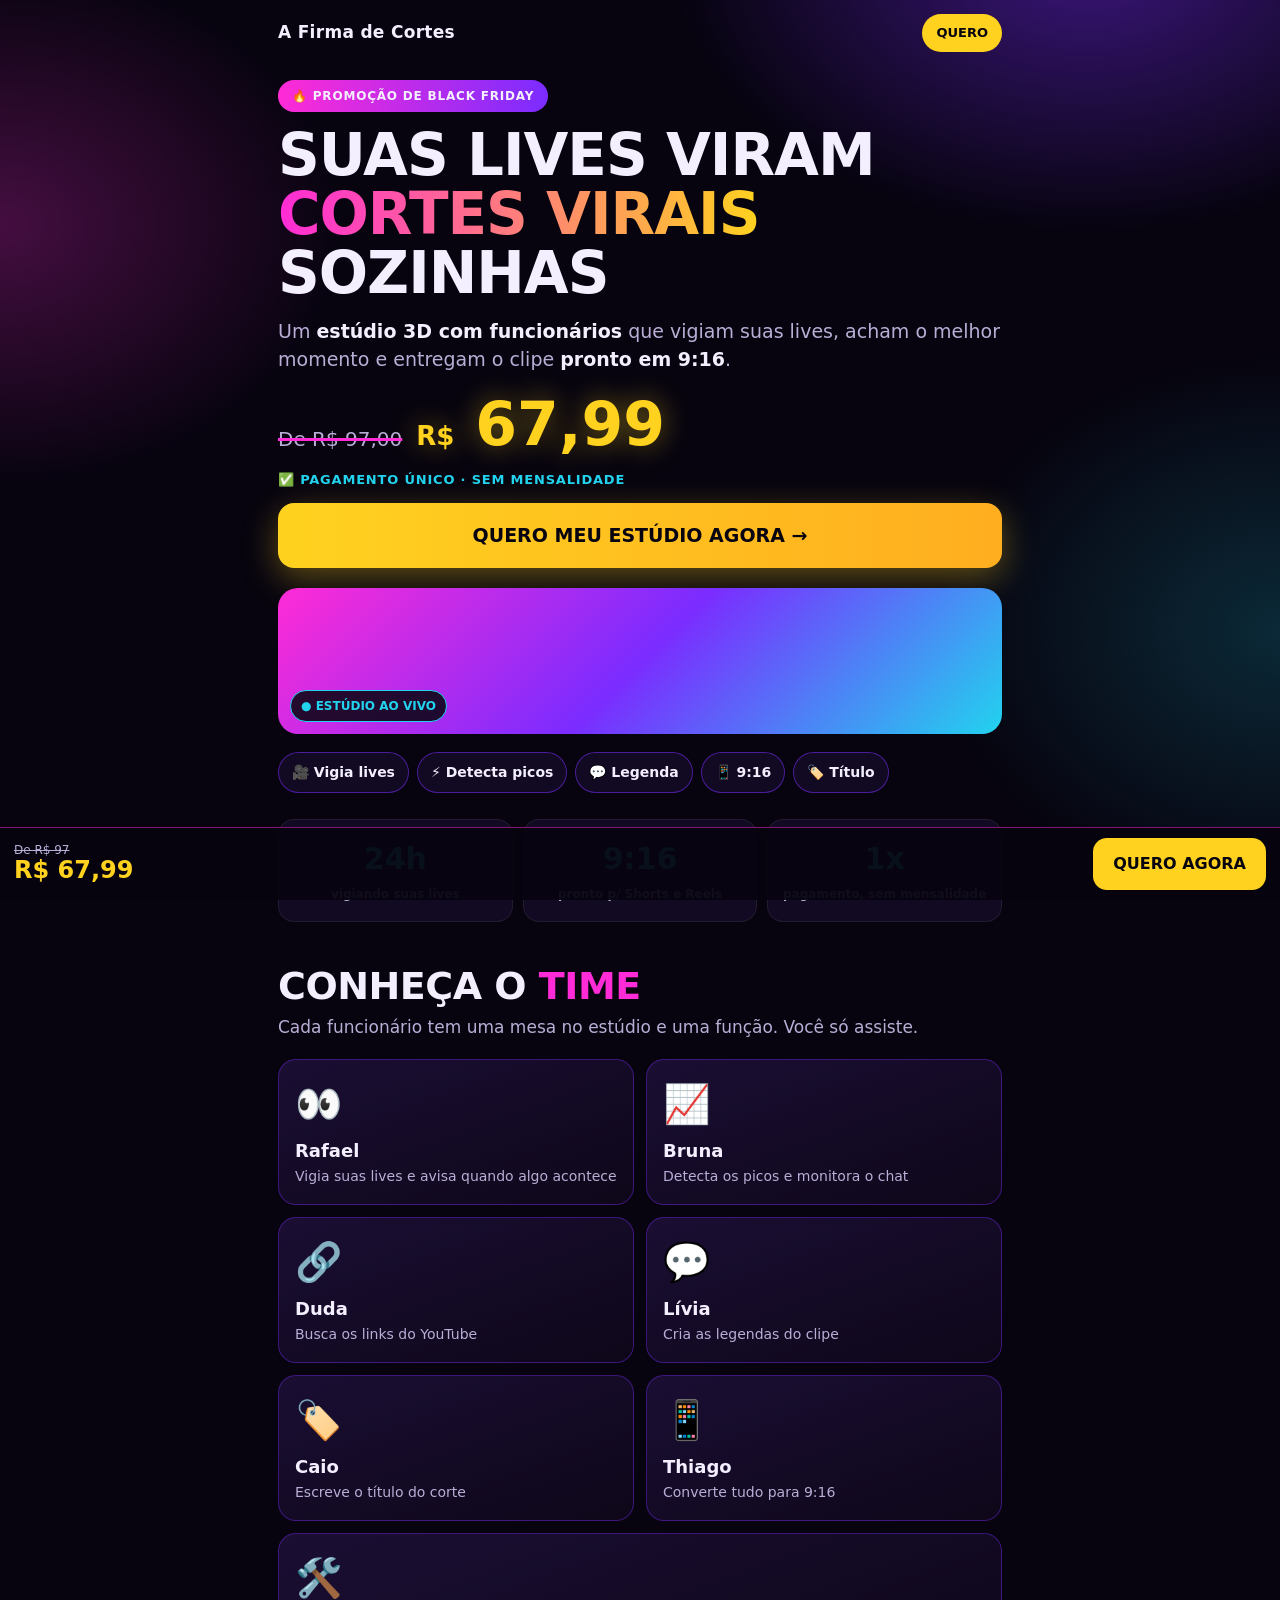
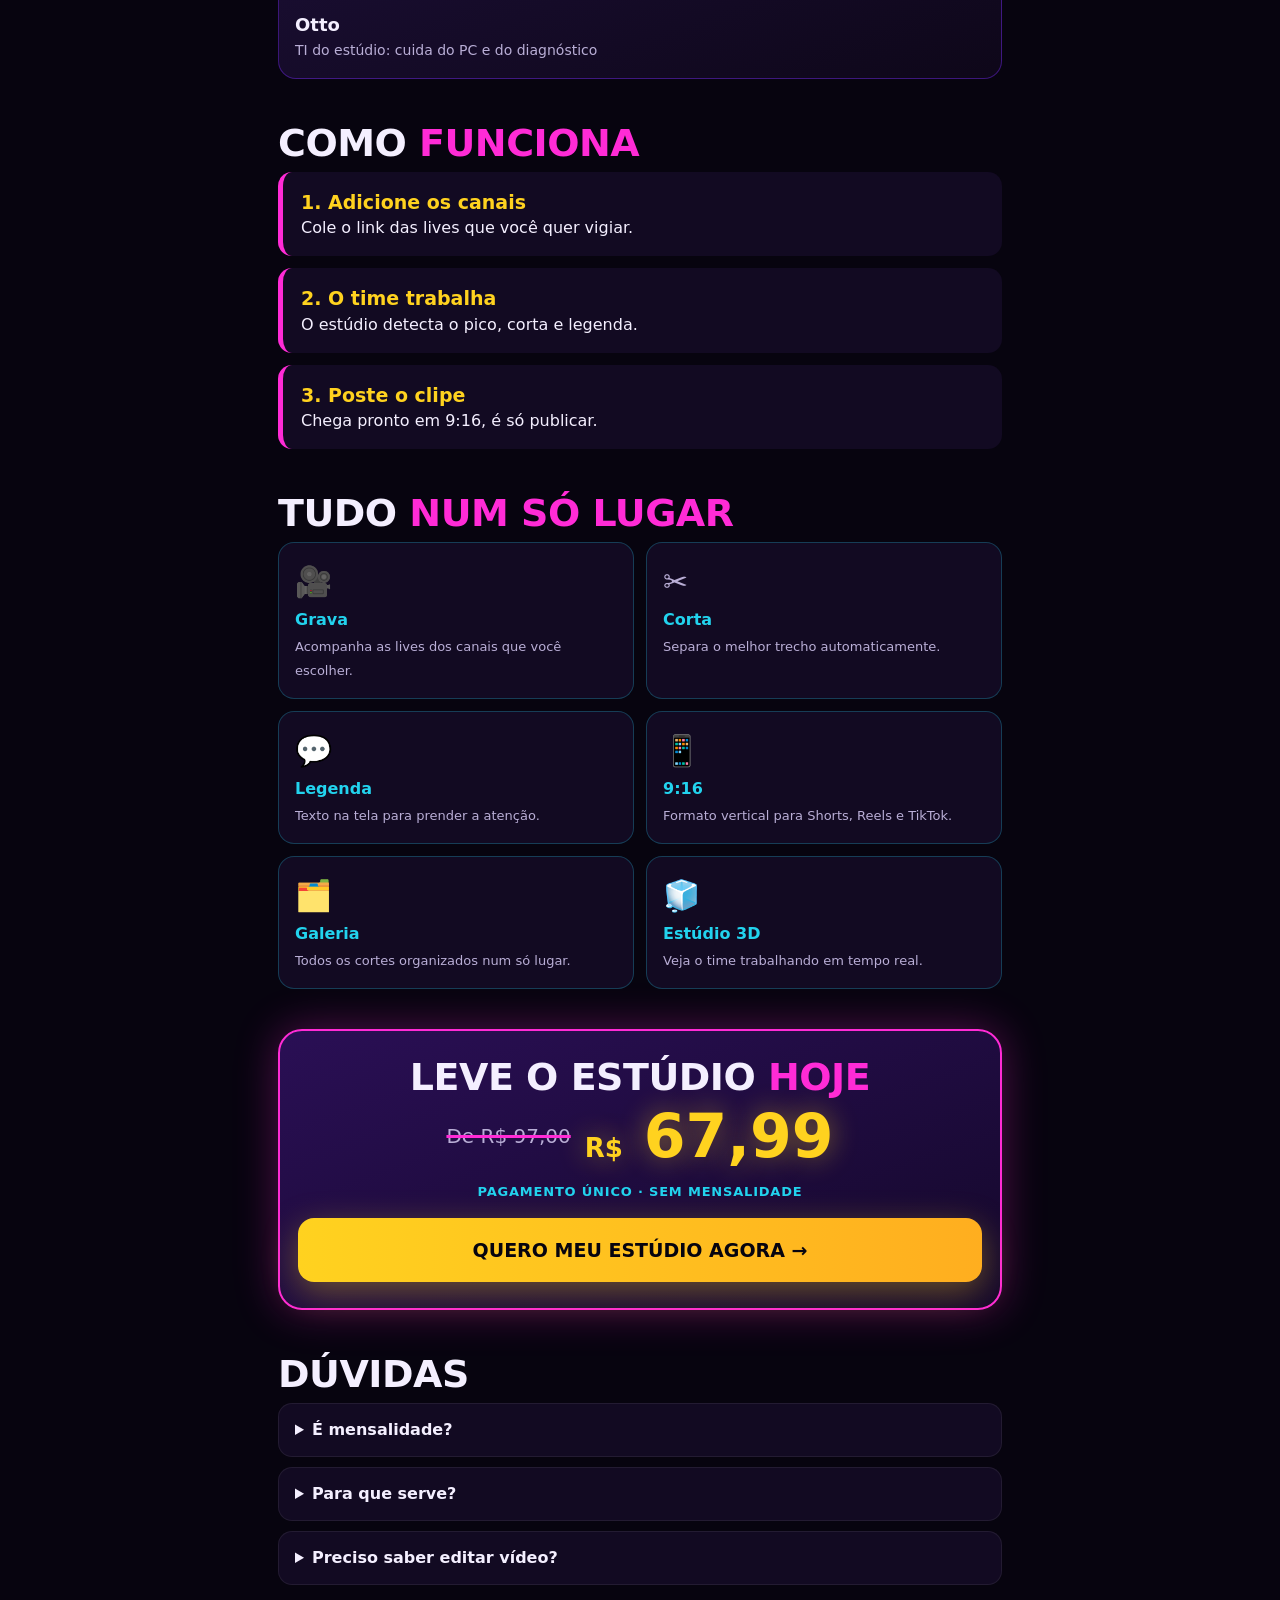
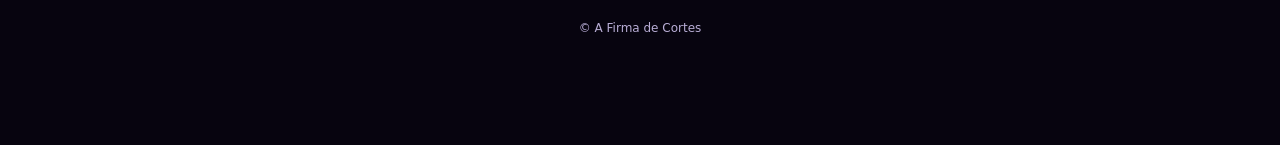
==== commit a1b29963: "Update index.html" ====
--- a/firmadecortes/index.html
+++ b/firmadecortes/index.html
@@ -1,132 +1,138 @@
 <!DOCTYPE html>
 <html lang="pt-BR">
 <head>
-<meta charset="UTF-8">
-<meta name="viewport" content="width=device-width, initial-scale=1.0">
-<title>A Firma de Cortes | Estúdio 3D para criadores</title>
-<meta name="description" content="Estúdio 3D que corta suas lives em cortes 9:16 com legenda, prontos para TikTok, Reels e Shorts.">
+<meta charset="utf-8">
+<meta name="viewport" content="width=device-width,initial-scale=1">
+<title>A Firma de Cortes — Estúdio 3D que corta suas lives</title>
+<meta name="description" content="Um estúdio 3D com funcionários que vigiam suas lives, cortam em 9:16 e deixam o clipe pronto. Pagamento único de R$ 67,99.">
 <style>
-:root{--rosa:#ff2bd6;--roxo:#7b2cff;--ciano:#22d3ee;--amarelo:#ffd21f;--fundo:#07040f;--card:#120a22;--texto:#f7f2ff;--muted:#bfb2de}
+:root{--rosa:#ff2bd6;--roxo:#7b2cff;--ciano:#22d3ee;--amarelo:#ffd21f;--bg:#07040f;--card:#120a22;--txt:#f4efff;--mut:#b9aed6}
 *{box-sizing:border-box;margin:0;padding:0}
 html{scroll-behavior:smooth}
-body{font-family:system-ui,-apple-system,"Segoe UI",Roboto,Arial,sans-serif;background:radial-gradient(circle at 50% -10%,rgba(255,43,214,.28),transparent 55%),radial-gradient(circle at 92% 45%,rgba(34,211,238,.14),transparent 45%),var(--fundo);color:var(--texto);line-height:1.55}
-.wrap{max-width:760px;margin:0 auto;padding:0 20px 64px}
-.topo{display:flex;align-items:center;gap:12px;padding:18px 0 8px}
-.ico{display:inline-flex;align-items:center;justify-content:center;width:44px;height:44px;border-radius:10px;background:linear-gradient(135deg,var(--rosa),var(--roxo));font-size:24px}
-.topo strong{letter-spacing:.08em;font-size:14px;text-transform:uppercase}
-.hero{text-align:center;padding:24px 0 8px}
-.selo{display:inline-block;padding:6px 14px;border-radius:999px;font-size:12px;font-weight:800;letter-spacing:.08em;text-transform:uppercase;color:#1a0b00;background:var(--amarelo)}
-h1{margin:18px 0 14px;font-size:clamp(30px,7vw,46px);line-height:1.1;font-weight:900}
-h1 .g{background:linear-gradient(90deg,var(--rosa),var(--ciano));-webkit-background-clip:text;background-clip:text;color:transparent}
-.lead{color:var(--muted);font-size:18px;max-width:620px;margin:0 auto}
-.btn{display:block;width:100%;text-align:center;text-decoration:none;margin-top:20px;padding:19px 20px;border-radius:16px;font-size:19px;font-weight:900;color:#120700;background:linear-gradient(90deg,var(--amarelo),#ff8a1f 45%,var(--rosa));box-shadow:0 10px 34px rgba(255,43,214,.42);text-transform:uppercase;letter-spacing:.02em}
-.btn:hover{filter:brightness(1.07)}
-.seguro{text-align:center;color:var(--muted);font-size:14px;margin-top:10px}
-.promo{margin-top:28px;padding:26px 22px;border-radius:22px;text-align:center;background:linear-gradient(160deg,#2b0f4f 0%,#120a22 70%);border:2px solid var(--rosa);box-shadow:0 0 50px rgba(255,43,214,.22)}
-.promo .tag{color:var(--ciano);font-weight:800;letter-spacing:.06em;font-size:13px;text-transform:uppercase}
-.promo .de{color:var(--muted);font-size:20px;margin-top:10px}
-.promo .de s{text-decoration:line-through;text-decoration-thickness:3px;text-decoration-color:var(--rosa)}
-.promo .por{font-size:clamp(54px,13vw,84px);font-weight:900;color:var(--amarelo);line-height:1;margin:6px 0}
-.promo .por small{font-size:.4em;vertical-align:super;margin-right:4px}
-.promo .obs{font-size:15px}
-.secao{margin-top:44px}
-.secao h2{font-size:26px;font-weight:900;text-align:center;margin-bottom:8px}
-.secao h2 em{font-style:normal;color:var(--ciano)}
-.secao .sub{text-align:center;color:var(--muted);margin-bottom:20px}
-.grid{display:grid;grid-template-columns:1fr 1fr;gap:12px}
-.item{background:var(--card);border:1px solid rgba(34,211,238,.32);border-radius:16px;padding:18px 16px}
-.item b{display:block;font-size:15px;color:var(--ciano);letter-spacing:.05em;margin-bottom:4px}
-.item span{color:var(--muted);font-size:15px}
-.item.full{grid-column:1/-1}
-.equipe{display:grid;grid-template-columns:repeat(2,1fr);gap:10px}
-.pessoa{background:var(--card);border:1px solid rgba(255,43,214,.3);border-radius:14px;padding:14px}
-.pessoa b{color:var(--amarelo)}
-.pessoa span{display:block;color:var(--muted);font-size:14px;margin-top:4px}
-.lista{list-style:none;background:var(--card);border-radius:18px;padding:18px;border:1px solid rgba(255,43,214,.3)}
-.lista li{padding:10px 0 10px 30px;position:relative;border-bottom:1px solid rgba(255,255,255,.07)}
-.lista li:last-child{border-bottom:0}
-.lista li::before{content:"✔";position:absolute;left:0;top:10px;color:var(--rosa);font-weight:900}
-.faq details{background:var(--card);border:1px solid rgba(123,44,255,.4);border-radius:14px;padding:16px 18px;margin-bottom:10px}
-.faq summary{cursor:pointer;font-weight:800}
-.faq p{color:var(--muted);margin-top:8px;font-size:15px}
-.final{margin-top:44px;padding:28px 22px;border-radius:22px;text-align:center;background:linear-gradient(160deg,#2b0f4f,#120a22);border:2px solid var(--ciano)}
-.final h2{font-size:24px;font-weight:900}
-.final p{color:var(--muted);margin-top:6px}
-.final .promo{margin-top:14px;border:0;background:transparent;box-shadow:none;padding:0}
-footer{text-align:center;color:var(--muted);font-size:13px;margin-top:40px}
-@media(max-width:520px){.grid,.equipe{grid-template-columns:1fr}}
+body{background:var(--bg);color:var(--txt);font-family:system-ui,-apple-system,Segoe UI,Roboto,Arial,sans-serif;line-height:1.5;padding-bottom:84px;overflow-x:hidden}
+body:before{content:"";position:fixed;inset:0;background:radial-gradient(600px 400px at 85% -5%,rgba(123,44,255,.45),transparent 70%),radial-gradient(500px 380px at 0% 25%,rgba(255,43,214,.25),transparent 70%),radial-gradient(500px 400px at 100% 70%,rgba(34,211,238,.18),transparent 70%);z-index:-1}
+.wrap{max-width:760px;margin:0 auto;padding:0 18px}
+.top{display:flex;align-items:center;gap:10px;padding:14px 0}
+.top img{width:42px;height:42px;border-radius:12px;box-shadow:0 0 18px rgba(255,43,214,.55)}
+.top b{font-size:17px;letter-spacing:.3px}
+.top a{margin-left:auto;font-size:13px;font-weight:800;color:#07040f;background:var(--amarelo);padding:9px 14px;border-radius:99px;text-decoration:none}
+.badge{display:inline-block;background:linear-gradient(90deg,var(--rosa),var(--roxo));padding:7px 14px;border-radius:99px;font-size:12px;font-weight:900;letter-spacing:.8px;text-transform:uppercase;margin:14px 0 14px}
+h1{font-size:clamp(34px,10vw,58px);line-height:1.02;font-weight:900;letter-spacing:-1px;text-transform:uppercase}
+h1 em{font-style:normal;background:linear-gradient(90deg,var(--rosa),var(--amarelo));-webkit-background-clip:text;background-clip:text;color:transparent}
+.sub{font-size:19px;color:var(--mut);margin:14px 0 20px}
+.sub b{color:var(--txt)}
+.price{display:flex;align-items:flex-end;gap:14px;flex-wrap:wrap;margin:6px 0 16px}
+.old{font-size:20px;color:var(--mut);text-decoration:line-through;text-decoration-color:var(--rosa);text-decoration-thickness:3px}
+.now{font-size:60px;font-weight:900;line-height:1;color:var(--amarelo);text-shadow:0 0 28px rgba(255,210,31,.45)}
+.now small{font-size:26px}
+.once{font-size:13px;font-weight:800;color:var(--ciano);text-transform:uppercase;letter-spacing:.8px}
+.btn{display:block;text-align:center;text-decoration:none;font-weight:900;font-size:19px;color:#07040f;background:linear-gradient(90deg,var(--amarelo),#ffae1f);padding:18px 20px;border-radius:16px;box-shadow:0 10px 34px rgba(255,210,31,.35);animation:pulse 2s infinite}
+@keyframes pulse{0%,100%{transform:scale(1)}50%{transform:scale(1.03)}}
+.chips{display:flex;gap:8px;flex-wrap:wrap;margin:18px 0}
+.chips span{background:var(--card);border:1px solid rgba(123,44,255,.55);padding:9px 13px;border-radius:99px;font-size:14px;font-weight:700}
+.shot{position:relative;margin:20px 0 6px;border-radius:20px;padding:3px;background:linear-gradient(135deg,var(--rosa),var(--roxo),var(--ciano))}
+.shot img{display:block;width:100%;border-radius:18px;background:#120a22;min-height:140px}
+.shot i{position:absolute;left:12px;bottom:12px;font-style:normal;background:rgba(7,4,15,.85);border:1px solid var(--ciano);color:var(--ciano);font-size:12px;font-weight:800;padding:6px 10px;border-radius:99px}
+.stats{display:grid;grid-template-columns:repeat(3,1fr);gap:10px;margin:26px 0}
+.stats div{background:var(--card);border-radius:16px;padding:16px 8px;text-align:center;border:1px solid rgba(255,255,255,.07)}
+.stats b{display:block;font-size:30px;color:var(--ciano)}
+.stats span{font-size:12px;color:var(--mut);font-weight:700}
+h2{font-size:clamp(26px,7vw,38px);line-height:1.08;font-weight:900;text-transform:uppercase;margin:44px 0 8px;letter-spacing:-.5px}
+h2 em{font-style:normal;color:var(--rosa)}
+.lead{color:var(--mut);font-size:17px;margin-bottom:18px}
+.team{display:grid;grid-template-columns:1fr 1fr;gap:12px}
+.team div{background:linear-gradient(160deg,#1a0e33,#0e0719);border:1px solid rgba(123,44,255,.4);border-radius:18px;padding:16px}
+.team .e{font-size:38px;display:block;margin-bottom:4px}
+.team b{display:block;font-size:18px}
+.team span{font-size:14px;color:var(--mut)}
+.steps{display:grid;gap:12px;counter-reset:s}
+.steps div{background:var(--card);border-left:5px solid var(--rosa);border-radius:14px;padding:16px 16px 16px 18px;font-size:16px}
+.steps b{display:block;font-size:19px;color:var(--amarelo)}
+.feat{display:grid;grid-template-columns:1fr 1fr;gap:12px}
+.feat div{background:var(--card);border-radius:16px;padding:16px;border:1px solid rgba(34,211,238,.25)}
+.feat .e{font-size:30px;display:block}
+.feat b{display:block;font-size:16px;margin:4px 0 2px;color:var(--ciano)}
+.feat span{font-size:13px;color:var(--mut)}
+.final{margin:40px 0 18px;text-align:center;background:linear-gradient(160deg,#2a0f55,#14082a);border:2px solid var(--rosa);border-radius:24px;padding:26px 18px;box-shadow:0 0 44px rgba(255,43,214,.3)}
+.final h2{margin-top:0}
+.final .price{justify-content:center;align-items:center}
+details{background:var(--card);border-radius:14px;padding:14px 16px;margin-bottom:10px;border:1px solid rgba(255,255,255,.07)}
+summary{font-weight:800;cursor:pointer}
+details p{color:var(--mut);margin-top:8px;font-size:15px}
+footer{text-align:center;color:var(--mut);font-size:12px;padding:24px 0}
+.bar{position:fixed;left:0;right:0;bottom:0;z-index:9;background:rgba(7,4,15,.94);border-top:1px solid rgba(255,43,214,.5);padding:10px 14px;display:flex;align-items:center;gap:12px}
+.bar div{line-height:1.1;font-size:12px;color:var(--mut)}
+.bar s{color:var(--mut)}
+.bar b{display:block;font-size:24px;color:var(--amarelo)}
+.bar a{margin-left:auto;text-decoration:none;font-weight:900;color:#07040f;background:var(--amarelo);padding:14px 20px;border-radius:14px}
 </style>
 </head>
 <body>
-<main class="wrap">
-  <header class="topo"><span class="ico">✂️</span><strong>A Firma de Cortes</strong></header>
+<div class="wrap">
+  <div class="top"><img src="logo.jpg" alt="" onerror="this.style.display='none'"><b>A Firma de Cortes</b><a href="https://pay.kiwify.com.br/TPIL47Y">QUERO</a></div>
 
-  <section class="hero">
-    <span class="selo">Promoção de Black Friday</span>
-    <h1>Um estúdio 3D que <span class="g">corta suas lives</span> enquanto você faz o resto</h1>
-    <p class="lead">Oito funcionários virtuais vigiam suas lives da Twitch, Kick e YouTube, acham os melhores momentos e entregam cortes 9:16 com legenda, prontos para TikTok, Reels e Shorts.</p>
-    <a class="btn" href="https://pay.kiwify.com.br/TPIL47Y">Quero o meu acesso agora</a>
-    <div class="seguro">Pagamento seguro · Acesso após a confirmação</div>
-  </section>
+  <span class="badge">🔥 Promoção de Black Friday</span>
+  <h1>Suas lives viram <em>cortes virais</em> sozinhas</h1>
+  <p class="sub">Um <b>estúdio 3D com funcionários</b> que vigiam suas lives, acham o melhor momento e entregam o clipe <b>pronto em 9:16</b>.</p>
 
-  <section class="promo">
-    <div class="tag">Oferta por tempo limitado</div>
-    <div class="de">De <s>R$ 97,00</s></div>
-    <div class="por"><small>R$</small>67,99</div>
-    <div class="obs">Pagamento único, sem mensalidade</div>
-    <a class="btn" href="https://pay.kiwify.com.br/TPIL47Y">Garantir a promoção</a>
-  </section>
+  <div class="price"><span class="old">De R$ 97,00</span><span class="now"><small>R$</small> 67,99</span></div>
+  <div class="once">✅ Pagamento único · sem mensalidade</div>
+  <div style="height:14px"></div>
+  <a class="btn" href="https://pay.kiwify.com.br/TPIL47Y">QUERO MEU ESTÚDIO AGORA →</a>
 
-  <section class="secao">
-    <h2>O estúdio <em>3D</em> por dentro</h2>
-    <p class="sub">Cada funcionário faz uma parte do trabalho, do monitoramento à legenda.</p>
-    <div class="equipe">
-      <div class="pessoa"><b>Bruna</b><span>Monitora o chat e encontra os picos de audiência.</span></div>
-      <div class="pessoa"><b>Lívia</b><span>Escreve a legenda de cada corte.</span></div>
-      <div class="pessoa"><b>Caio</b><span>Cria o título para TikTok, Reels e Shorts.</span></div>
-      <div class="pessoa"><b>Thiago</b><span>Monta o vídeo no formato 9:16.</span></div>
-      <div class="pessoa"><b>Duda</b><span>Analisa links do YouTube e prepara cortes.</span></div>
-      <div class="pessoa"><b>Otto</b><span>Cuida do diagnóstico e das correções do PC.</span></div>
-    </div>
-  </section>
+  <div class="shot"><img src="estudio.jpg" alt="Estúdio 3D da Firma de Cortes com os funcionários trabalhando" onerror="this.style.visibility='hidden'"><i>● ESTÚDIO AO VIVO</i></div>
 
-  <section class="secao">
-    <h2>O que o app <em>faz</em></h2>
-    <p class="sub">Tudo o que um clipador faz, e o estúdio ainda melhora cada etapa.</p>
-    <div class="grid">
-      <div class="item"><b>GRAVA</b><span>Captura sua tela e suas lives</span></div>
-      <div class="item"><b>CORTA</b><span>Separa os melhores momentos sozinho</span></div>
-      <div class="item"><b>CLIPA</b><span>Entrega cortes prontos em 9:16</span></div>
-      <div class="item"><b>EDITA</b><span>Coloca legenda e ajusta o ritmo</span></div>
-      <div class="item full"><b>PILOTO AUTOMÁTICO</b><span>Monitora as lives, corta nos picos e publica por você, sem precisar ficar olhando.</span></div>
-    </div>
-  </section>
+  <div class="chips"><span>🎥 Vigia lives</span><span>⚡ Detecta picos</span><span>💬 Legenda</span><span>📱 9:16</span><span>🏷️ Título</span></div>
 
-  <section class="secao">
-    <h2>Por que <em>A Firma</em>?</h2>
-    <ul class="lista">
-      <li>Transforme uma live longa em vários cortes em poucos minutos.</li>
-      <li>Você não precisa saber editar vídeo: o estúdio faz a montagem.</li>
-      <li>Publica com a sua própria conta do YouTube.</li>
-      <li>Um acesso, um preço, sem mensalidade.</li>
-    </ul>
-  </section>
+  <div class="stats">
+    <div><b>24h</b><span>vigiando suas lives</span></div>
+    <div><b>9:16</b><span>pronto p/ Shorts e Reels</span></div>
+    <div><b>1x</b><span>pagamento, sem mensalidade</span></div>
+  </div>
 
-  <section class="secao faq">
-    <h2>Perguntas <em>frequentes</em></h2>
-    <details><summary>Preciso de conta do YouTube?</summary><p>Sim. Para publicar os cortes, você conecta a sua própria conta.</p></details>
-    <details><summary>Preciso saber editar vídeo?</summary><p>Não. O estúdio faz os cortes e a montagem para você.</p></details>
-    <details><summary>Como recebo o acesso?</summary><p>As instruções de acesso chegam logo após a confirmação do pagamento.</p></details>
-  </section>
+  <h2>Conheça o <em>time</em></h2>
+  <p class="lead">Cada funcionário tem uma mesa no estúdio e uma função. Você só assiste.</p>
+  <div class="team">
+    <div><span class="e">👀</span><b>Rafael</b><span>Vigia suas lives e avisa quando algo acontece</span></div>
+    <div><span class="e">📈</span><b>Bruna</b><span>Detecta os picos e monitora o chat</span></div>
+    <div><span class="e">🔗</span><b>Duda</b><span>Busca os links do YouTube</span></div>
+    <div><span class="e">💬</span><b>Lívia</b><span>Cria as legendas do clipe</span></div>
+    <div><span class="e">🏷️</span><b>Caio</b><span>Escreve o título do corte</span></div>
+    <div><span class="e">📱</span><b>Thiago</b><span>Converte tudo para 9:16</span></div>
+    <div style="grid-column:1/-1"><span class="e">🛠️</span><b>Otto</b><span>TI do estúdio: cuida do PC e do diagnóstico</span></div>
+  </div>
 
-  <section class="final">
-    <h2>Pronto para transformar suas lives em cortes?</h2>
-    <p>Aproveite a promoção de Black Friday.</p>
-    <div class="promo"><div class="de">De <s>R$ 97,00</s></div><div class="por"><small>R$</small>67,99</div></div>
-    <a class="btn" href="https://pay.kiwify.com.br/TPIL47Y">Quero o meu acesso agora</a>
-  </section>
+  <h2>Como <em>funciona</em></h2>
+  <div class="steps">
+    <div><b>1. Adicione os canais</b>Cole o link das lives que você quer vigiar.</div>
+    <div><b>2. O time trabalha</b>O estúdio detecta o pico, corta e legenda.</div>
+    <div><b>3. Poste o clipe</b>Chega pronto em 9:16, é só publicar.</div>
+  </div>
 
-  <footer>© A Firma de Cortes. Todos os direitos reservados.</footer>
-</main>
+  <h2>Tudo <em>num só lugar</em></h2>
+  <div class="feat">
+    <div><span class="e">🎥</span><b>Grava</b><span>Acompanha as lives dos canais que você escolher.</span></div>
+    <div><span class="e">✂️</span><b>Corta</b><span>Separa o melhor trecho automaticamente.</span></div>
+    <div><span class="e">💬</span><b>Legenda</b><span>Texto na tela para prender a atenção.</span></div>
+    <div><span class="e">📱</span><b>9:16</b><span>Formato vertical para Shorts, Reels e TikTok.</span></div>
+    <div><span class="e">🗂️</span><b>Galeria</b><span>Todos os cortes organizados num só lugar.</span></div>
+    <div><span class="e">🧊</span><b>Estúdio 3D</b><span>Veja o time trabalhando em tempo real.</span></div>
+  </div>
+
+  <div class="final">
+    <h2>Leve o estúdio <em>hoje</em></h2>
+    <div class="price"><span class="old">De R$ 97,00</span><span class="now"><small>R$</small> 67,99</span></div>
+    <div class="once" style="margin-bottom:16px">Pagamento único · sem mensalidade</div>
+    <a class="btn" href="https://pay.kiwify.com.br/TPIL47Y">QUERO MEU ESTÚDIO AGORA →</a>
+  </div>
+
+  <h2>Dúvidas</h2>
+  <details><summary>É mensalidade?</summary><p>Não. É um pagamento único de R$ 67,99.</p></details>
+  <details><summary>Para que serve?</summary><p>Para transformar lives em clipes verticais 9:16, com legenda e título, sem você editar nada.</p></details>
+  <details><summary>Preciso saber editar vídeo?</summary><p>Não. O time do estúdio faz o trabalho pesado.</p></details>
+
+  <footer>© A Firma de Cortes</footer>
+</div>
+<div class="bar"><div><s>De R$ 97</s><b>R$ 67,99</b></div><a href="https://pay.kiwify.com.br/TPIL47Y">QUERO AGORA</a></div>
 </body>
 </html>
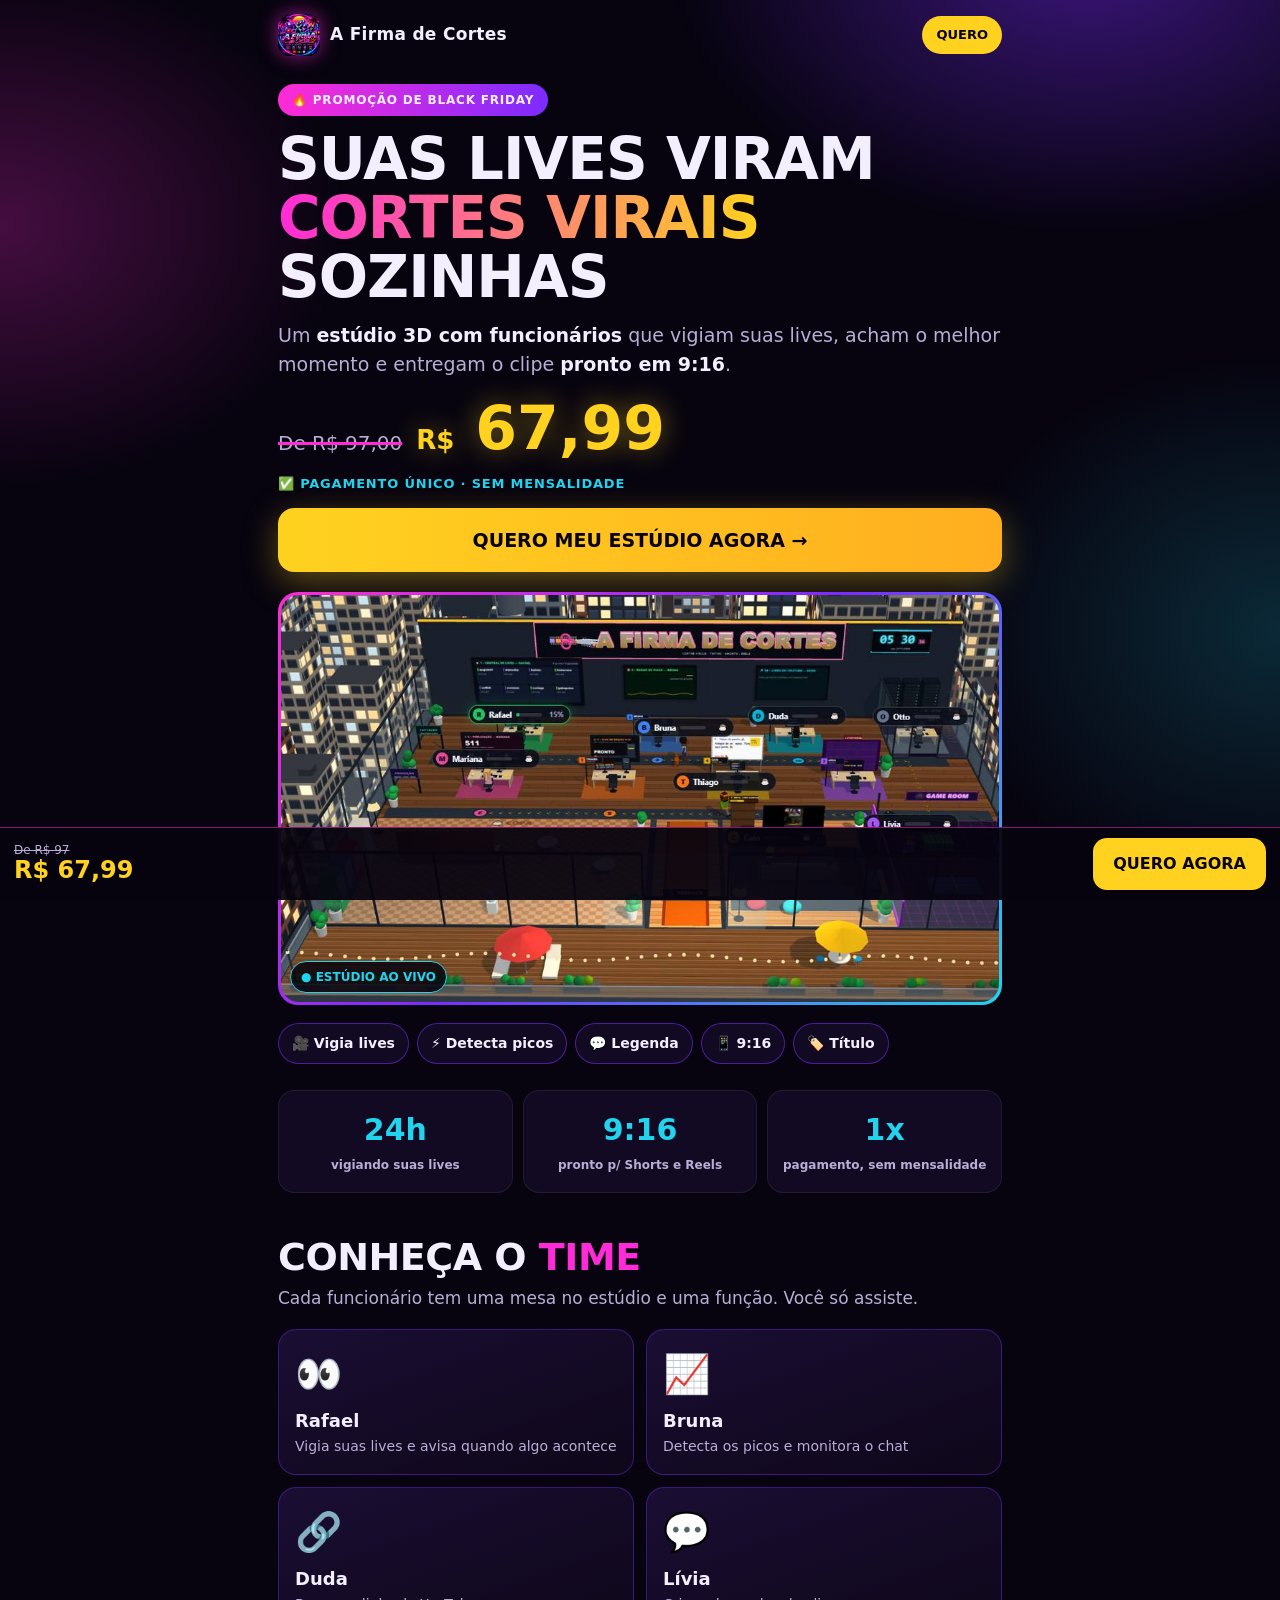
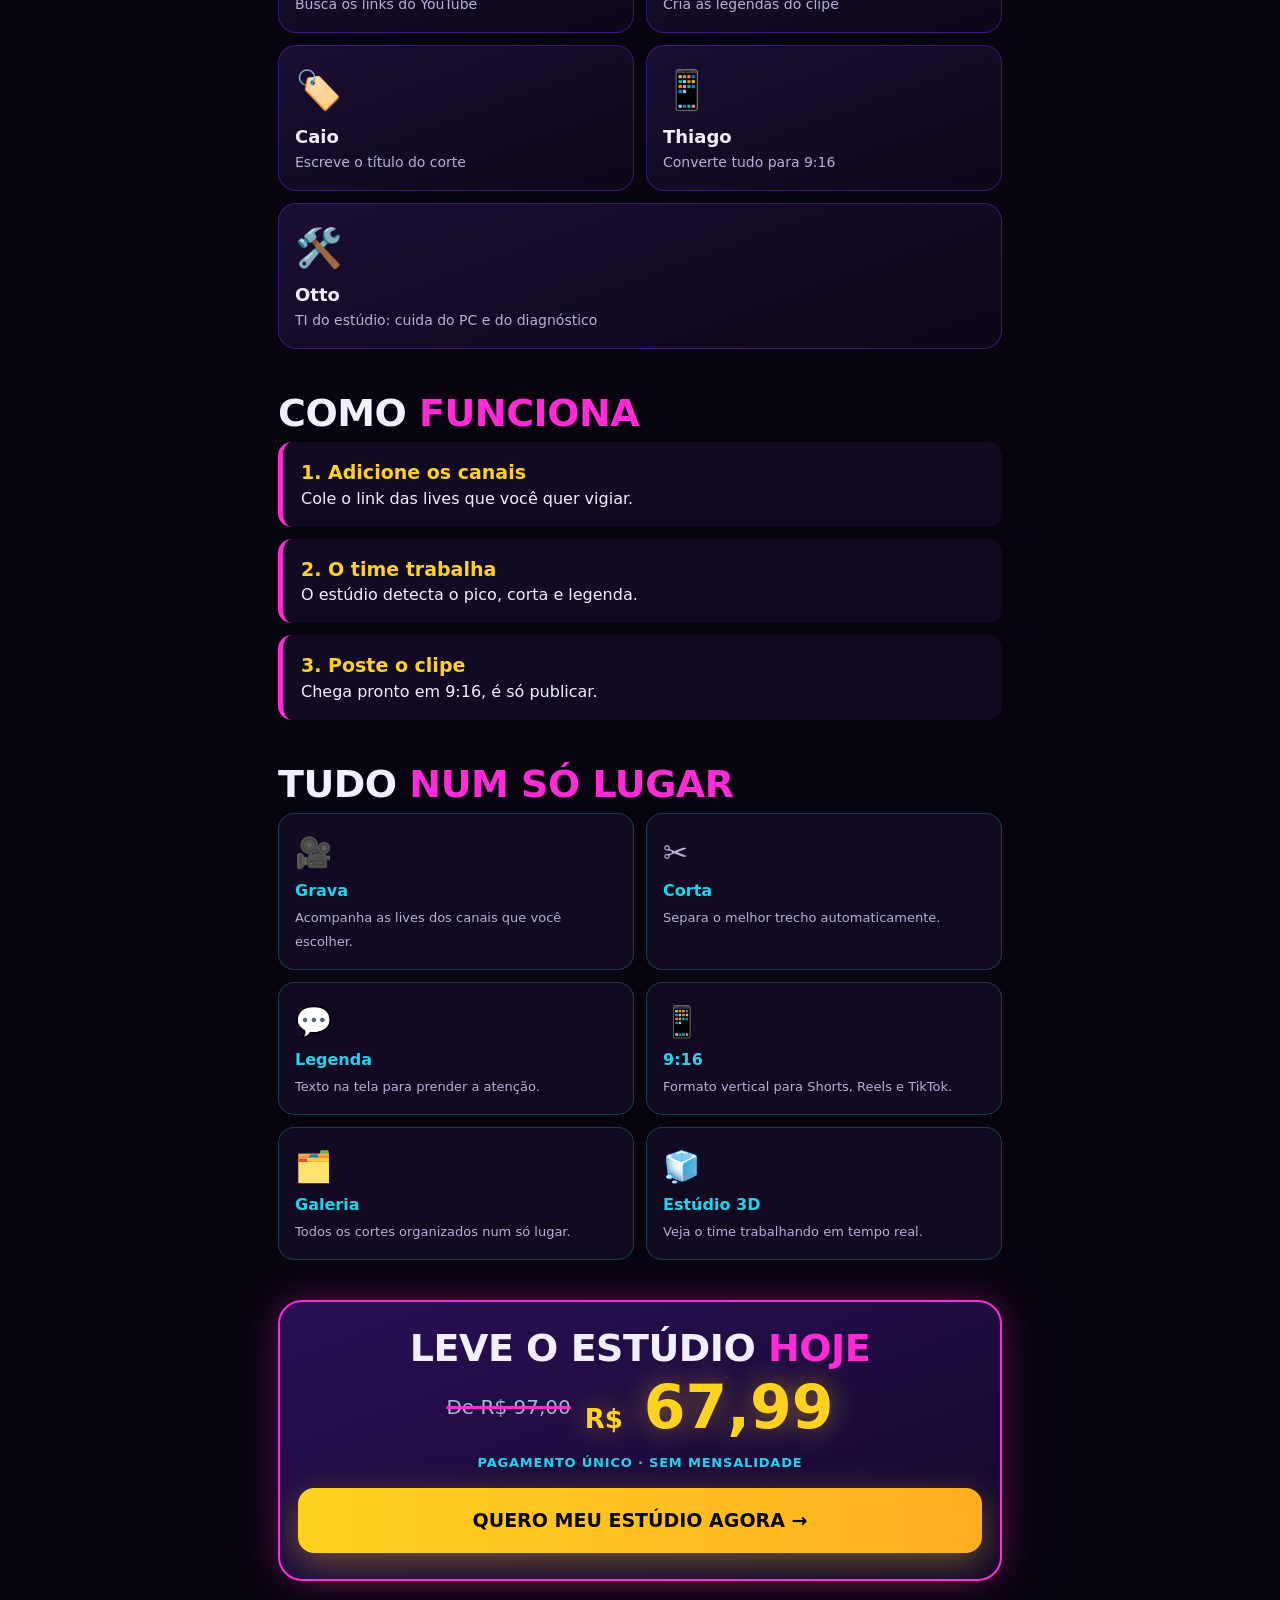
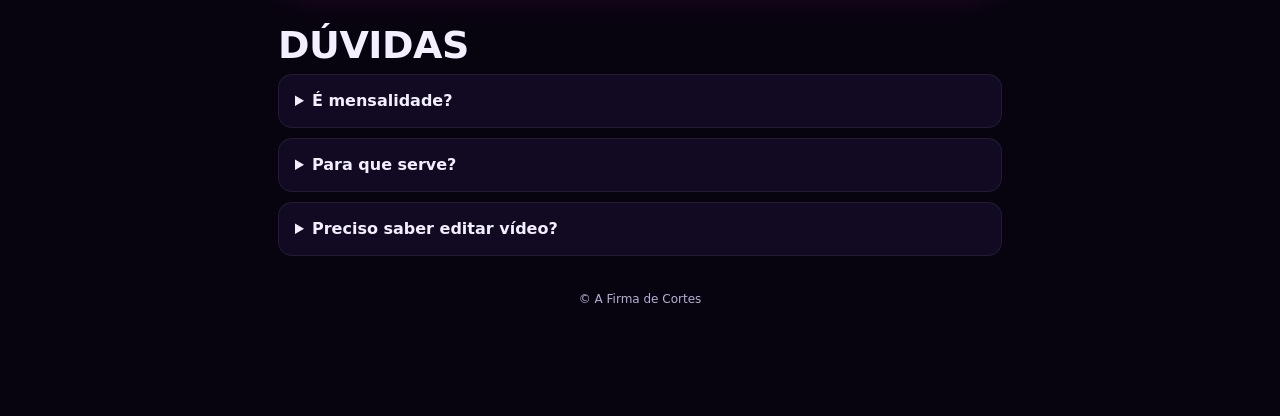
==== commit 7145c9d0: "Update index.html" ====
--- a/firmadecortes/index.html
+++ b/firmadecortes/index.html
@@ -69,7 +69,7 @@
 </head>
 <body>
 <div class="wrap">
-  <div class="top"><img src="logo.jpg" alt="" onerror="this.style.display='none'"><b>A Firma de Cortes</b><a href="https://pay.kiwify.com.br/TPIL47Y">QUERO</a></div>
+  <div class="top"><img src="/1.jpg" alt="" onerror="this.style.display='none'"><b>A Firma de Cortes</b><a href="https://pay.kiwify.com.br/TPIL47Y">QUERO</a></div>
 
   <span class="badge">🔥 Promoção de Black Friday</span>
   <h1>Suas lives viram <em>cortes virais</em> sozinhas</h1>
@@ -80,7 +80,7 @@
   <div style="height:14px"></div>
   <a class="btn" href="https://pay.kiwify.com.br/TPIL47Y">QUERO MEU ESTÚDIO AGORA →</a>
 
-  <div class="shot"><img src="estudio.jpg" alt="Estúdio 3D da Firma de Cortes com os funcionários trabalhando" onerror="this.style.visibility='hidden'"><i>● ESTÚDIO AO VIVO</i></div>
+  <div class="shot"><img src="/2.jpg" alt="Estúdio 3D da Firma de Cortes com os funcionários trabalhando" onerror="this.style.visibility='hidden'"><i>● ESTÚDIO AO VIVO</i></div>
 
   <div class="chips"><span>🎥 Vigia lives</span><span>⚡ Detecta picos</span><span>💬 Legenda</span><span>📱 9:16</span><span>🏷️ Título</span></div>
 
